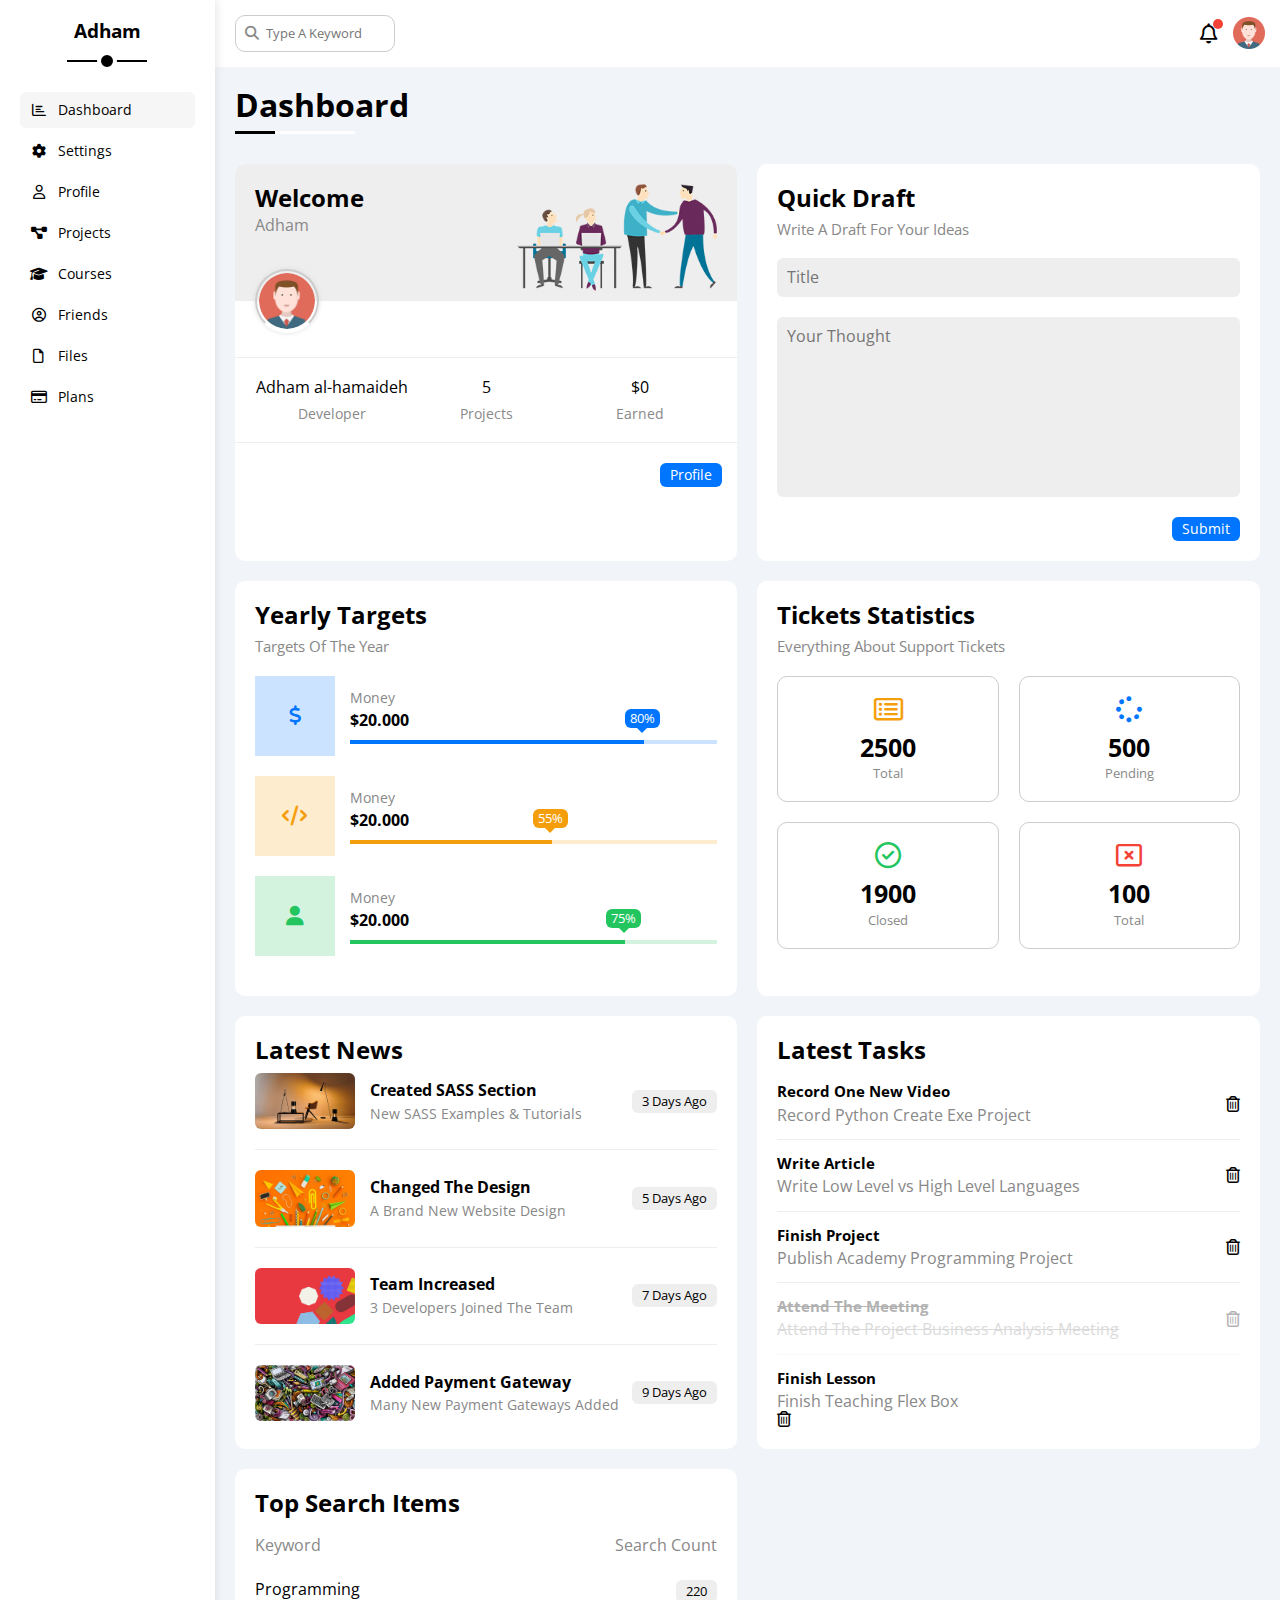
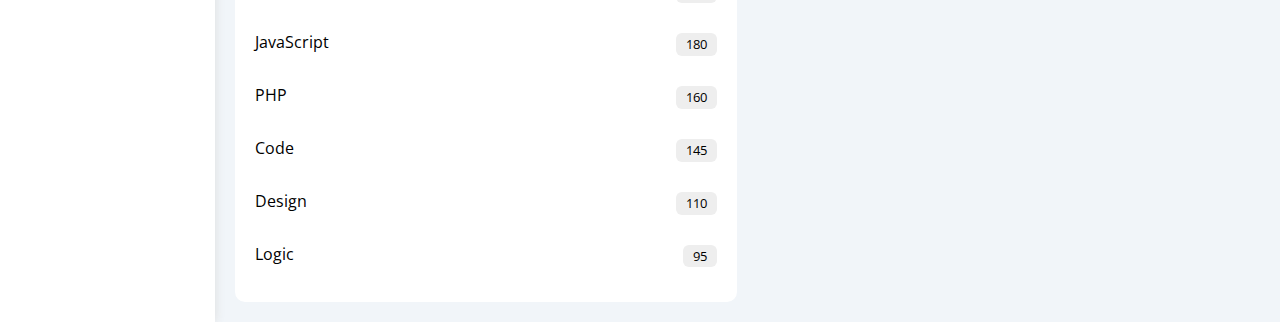
==== index.html @ c9dc4a83 "made the Top Search Word Widget section of Dashboard page" ====
<!DOCTYPE html>
<html lang="en">

<head>
    <meta charset="UTF-8">
    <meta name="viewport" content="width=device-width, initial-scale=1.0">
    <title>Dashboard</title>
    <!-- CSS -->
    <link rel="stylesheet" href="css/normalize.css">
    <link rel="stylesheet" href="css/framework.css">
    <link rel="stylesheet" href="css/master.css">
    <!-- Google fonts -->
    <link rel="preconnect" href="https://fonts.googleapis.com" />
    <link rel="preconnect" href="https://fonts.gstatic.com" crossorigin />
    <link href="https://fonts.googleapis.com/css2?family=Open+Sans:wght@300;500&#038;display=swap" rel="stylesheet" />
    <!-- Font awesome -->
    <link rel="stylesheet" href="https://cdnjs.cloudflare.com/ajax/libs/font-awesome/6.4.0/css/all.min.css">
</head>

<body>
    <div class="page d-flex">
        <div class="sidebar bg-white p-20 p-relative">
            <h3 class="p-relative txt-c mt-0">Adham</h3>
            <ul>
                <li>
                    <a class="active d-flex align-center fs-14 c-black rad-6 p-10" href="index.html">
                        <i class="fa-regular fa-chart-bar fa-fw"></i>
                        <span>Dashboard</span>
                    </a>
                </li>
                <li>
                    <a class="d-flex align-center fs-14 c-black rad-6 p-10" href="settings.html">
                        <i class="fa-solid fa-gear fa-fw"></i>
                        <span>Settings</span>
                    </a>
                </li>
                <li>
                    <a class="d-flex align-center fs-14 c-black rad-6 p-10" href="profile.html">
                        <i class="fa-regular fa-user fa-fw"></i>
                        <span>Profile</span>
                    </a>
                </li>
                <li>
                    <a class="d-flex align-center fs-14 c-black rad-6 p-10" href="projects.html">
                        <i class="fa-solid fa-diagram-project fa-fw"></i>
                        <span>Projects</span>
                    </a>
                </li>
                <li>
                    <a class="d-flex align-center fs-14 c-black rad-6 p-10" href="courses.html">
                        <i class="fa-solid fa-graduation-cap fa-fw"></i>
                        <span>Courses</span>
                    </a>
                </li>
                <li>
                    <a class="d-flex align-center fs-14 c-black rad-6 p-10" href="friends.html">
                        <i class="fa-regular fa-circle-user fa-fw"></i>
                        <span>Friends</span>
                    </a>
                </li>
                <li>
                    <a class="d-flex align-center fs-14 c-black rad-6 p-10" href="files.html">
                        <i class="fa-regular fa-file fa-fw"></i>
                        <span>Files</span>
                    </a>
                </li>
                <li>
                    <a class="d-flex align-center fs-14 c-black rad-6 p-10" href="plans.html">
                        <i class="fa-regular fa-credit-card fa-fw"></i>
                        <span>Plans</span>
                    </a>
                </li>
            </ul>
        </div>
        <div class="content w-full">
            <!-- Start head -->
            <div class="head bg-white between-flex p-15">
                <div class="search p-relative">
                    <input class="p-10" type="search" placeholder="Type A Keyword">
                </div>
                <div class="icons d-flex align-center">
                    <span class="notification p-relative">
                        <i class="fa-regular fa-bell fa-lg"></i>
                    </span>
                    <img src="imgs/avatar.png" alt="">
                </div>
            </div>
            <!-- End head -->
            <h1 class="p-relative">Dashboard</h1>
            <div class="wrapper d-grid gap-20">
                <!-- Start Welcome Widget -->
                <div class="welcome txt-c-mobile block-mobile bg-white rad-10">
                    <div class="intro p-20 d-flex space-between bg-eee">
                        <div>
                            <h2 class="m-0"> Welcome</h2>
                            <p class="c-grey mt-5">Adham</p>
                        </div>
                        <img src="imgs/welcome.png" alt="" class="hide-mobile">
                    </div>
                    <img class="avatar" src="imgs/avatar.png" alt="">
                    <div class="body p-20 mt-20 mb-20 d-flex txt-c block-mobile">
                        <div>
                            Adham al-hamaideh
                            <span class="c-grey d-block fs-14 mt-10">Developer</span>
                        </div>
                        <div>
                            5
                            <span class="c-grey d-block fs-14 mt-10">Projects
                            </span>
                        </div>
                        <div>
                            $0
                            <span class="c-grey d-block fs-14 mt-10">Earned</span>
                        </div>
                    </div>
                    <a href="profile.html" class="visit d-block fs-14 bg-blue c-white w-fit btn-shape">Profile</a>
                </div>
                <!-- End Welcome Widget -->
                <!-- Start Quick Draft Widget -->
                <div class="quick-draft p-20 bg-white rad-10">
                    <h2 class="mt-0 mb-10">Quick Draft</h2>
                    <p class="mt-0 mb-20 c-grey fs-15">Write A Draft For Your Ideas</p>
                    <form action="">
                        <input type="text" class="d-block mb-20 w-full p-10 b-none bg-eee rad-6" placeholder="Title">
                        <textarea name="Your Thought" class="d-block mb-20 w-full p-10 b-none bg-eee rad-6"
                            placeholder="Your Thought"></textarea>
                        <input type="submit" class="save d-block fs-14 bg-blue c-white b-none w-fit btn-shape">
                    </form>
                </div>
                <!-- End Quick Draft Widget -->
                <!-- Start Targets Widget -->
                <div class="targets p-20 bg-white rad-10 ">
                    <h2 class="mt-0 mb-10">Yearly Targets</h2>
                    <p class="mt-0 mb-20 c-grey fs-15">Targets Of The Year</p>
                    <div class="target-row mb-20 blue center-flex">
                        <div class="icon center-flex">
                            <i class="fa-solid fa-dollar-sign fa-lg c-blue"></i>
                        </div>
                        <div class="details">
                            <span class="fs-14 c-grey">Money</span>
                            <span class="d-block mt-5 mb-10 fw-bold">$20.000</span>
                            <div class="progress p-relative">
                                <span class="bg-blue blue" style="width: 80%">
                                    <span class="bg-blue">80%</span>
                                </span>
                            </div>
                        </div>
                    </div>
                    <div class="target-row mb-20 orange center-flex">
                        <div class="icon center-flex">
                            <i class="fa-solid fa-code fa-lg c-orange"></i>
                        </div>
                        <div class="details">
                            <span class="fs-14 c-grey">Money</span>
                            <span class="d-block mt-5 mb-10 fw-bold">$20.000</span>
                            <div class="progress p-relative">
                                <span class="bg-orange orange" style="width: 55%">
                                    <span class="bg-orange">55%</span>
                                </span>
                            </div>
                        </div>
                    </div>
                    <div class="target-row mb-20 green center-flex">
                        <div class="icon center-flex">
                            <i class="fa-solid fa-user fa-lg c-green"></i>
                        </div>
                        <div class="details">
                            <span class="fs-14 c-grey">Money</span>
                            <span class="d-block mt-5 mb-10 fw-bold">$20.000</span>
                            <div class="progress p-relative">
                                <span class="bg-green green" style="width: 75%">
                                    <span class="bg-green">75%</span>
                                </span>
                            </div>
                        </div>
                    </div>
                </div>
                <!-- End Targets Widget -->
                <!-- Start Ticket Widget -->
                <div class="tickets p-20 bg-white rad-10">
                    <h2 class="mt-0 mb-10">Tickets Statistics </h2>
                    <p class="mt-0 mb-20 c-grey fs-15">Everything About Support Tickets</p>
                    <div class="d-flex f-wrap gap-20 txt-c">
                        <div class="box p-20 rad-10 fs-13 c-grey">
                            <i class="fa-regular fa-rectangle-list fa-2x mb-10 c-orange"></i>
                            <span class="d-block c-black fw-bold fs-25 mb-5">2500</span>
                            Total
                        </div>
                        <div class="box p-20 rad-10 fs-13 c-grey">
                            <i class="fa-solid fa-spinner fa-2x mb-10 c-blue"></i>
                            <span class="d-block c-black fw-bold fs-25 mb-5">500</span>
                            Pending
                        </div>
                        <div class="box p-20 rad-10 fs-13 c-grey">
                            <i class="fa-regular fa-circle-check fa-2x mb-10 c-green"></i>
                            <span class="d-block c-black fw-bold fs-25 mb-5">1900</span>
                            Closed
                        </div>
                        <div class="box p-20 rad-10 fs-13 c-grey">
                            <i class="fa-regular fa-rectangle-xmark fa-2x mb-10 c-red"></i>
                            <span class="d-block c-black fw-bold fs-25 mb-5">100</span>
                            Total
                        </div>
                    </div>
                </div>
                <!-- End Ticket Widget -->
                <!-- Start Latest News Widget -->
                <div class="latest-news p-20 bg-white rad-10 txt-c-mobile">
                    <h2 class="mt-0 mb-10">Latest News</h2>
                    <div class="news-row d-flex align-center">
                        <img src="imgs/news-01.png" alt="">
                        <div class="info">
                            <h3>Created SASS Section</h3>
                            <p class="m-0 fs-14 c-grey">New SASS Examples & Tutorials</p>
                        </div>
                        <div class="btn-shape bg-eee fs-13 label">3 Days Ago</div>
                    </div>
                    <div class="news-row d-flex align-center">
                        <img src="imgs/news-02.png" alt="">
                        <div class="info">
                            <h3>Changed The Design</h3>
                            <p class="m-0 fs-14 c-grey">A Brand New Website Design</p>
                        </div>
                        <div class="btn-shape bg-eee fs-13 label">5 Days Ago</div>
                    </div>
                    <div class="news-row d-flex align-center">
                        <img src="imgs/news-03.png" alt="">
                        <div class="info">
                            <h3>Team Increased</h3>
                            <p class="m-0 fs-14 c-grey">3 Developers Joined The Team</p>
                        </div>
                        <div class="btn-shape bg-eee fs-13 label">7 Days Ago</div>
                    </div>
                    <div class="news-row d-flex align-center">
                        <img src="imgs/news-04.png" alt="">
                        <div class="info">
                            <h3>Added Payment Gateway</h3>
                            <p class="m-0 fs-14 c-grey">Many New Payment Gateways Added</p>
                        </div>
                        <div class="btn-shape bg-eee fs-13 label">9 Days Ago</div>
                    </div>
                </div>
                <!-- End Latest News Widget -->
                <!-- Start Tasks Widget -->
                <div class="tasks p-20 bg-white rad-10">
                    <h2 class="mt-0 mb-20">Latest Tasks</h2>
                    <div class="task-row between-flex">
                        <div class="info">
                            <h3 class="mt-0 mb-5 fs-15">Record One New Video</h3>
                            <p class="m-0 c-grey">Record Python Create Exe Project</p>
                        </div>
                        <i class="fa-regular fa-trash-can delete"></i>
                    </div>
                    <div class="task-row between-flex">
                        <div class="info">
                            <h3 class="mt-0 mb-5 fs-15">Write Article</h3>
                            <p class="m-0 c-grey">Write Low Level vs High Level Languages</p>
                        </div>
                        <i class="fa-regular fa-trash-can delete"></i>
                    </div>
                    <div class="task-row between-flex">
                        <div class="info">
                            <h3 class="mt-0 mb-5 fs-15">Finish Project</h3>
                            <p class="m-0 c-grey">Publish Academy Programming Project</p>
                        </div>
                        <i class="fa-regular fa-trash-can delete"></i>
                    </div>
                    <div class="task-row between-flex done">
                        <div class="info">
                            <h3 class="mt-0 mb-5 fs-15">Attend The Meeting</h3>
                            <p class="m-0 c-grey">Attend The Project Business Analysis Meeting</p>
                        </div>
                        <i class="fa-regular fa-trash-can delete"></i>
                    </div>
                    <div class="task-row between-flexa">
                        <div class="info">
                            <h3 class="mt-0 mb-5 fs-15">Finish Lesson</h3>
                            <p class="m-0 c-grey">Finish Teaching Flex Box</p>
                        </div>
                        <i class="fa-regular fa-trash-can delete"></i>
                    </div>
                </div>
                <!-- End Tasks Widget -->
                <!-- Start Top Search Word Widget -->
                <div class="search-items bg-white p-20 rad-10">
                    <h2 class="mt-0 mb-20">Top Search Items</h2>
                    <div class="items-head space-between c-grey d-flex mb-10">
                        <div>Keyword</div>
                        <div>Search Count</div>
                    </div>
                    <div class="items d-flex space-between pt-15 pb-15">
                        <span>Programming</span>
                        <span class="bg-eee fs-13 btn-shape">220</span>
                    </div>
                    <div class="items d-flex space-between pt-15 pb-15">
                        <span>JavaScript</span>
                        <span class="bg-eee fs-13 btn-shape">180</span>
                    </div>
                    <div class="items d-flex space-between pt-15 pb-15">
                        <span>PHP</span>
                        <span class="bg-eee fs-13 btn-shape">160</span>
                    </div>
                    <div class="items d-flex space-between pt-15 pb-15">
                        <span>Code</span>
                        <span class="bg-eee fs-13 btn-shape">145</span>
                    </div>
                    <div class="items d-flex space-between pt-15 pb-15">
                        <span>Design</span>
                        <span class="bg-eee fs-13 btn-shape">110</span>
                    </div>
                    <div class="items d-flex space-between pt-15 pb-15">
                        <span>Logic</span>
                        <span class="bg-eee fs-13 btn-shape">95</span>
                    </div>
                </div>
                <!-- End Top Search Word Widget -->
            </div>
        </div>
    </div>
</body>

</html>
---- css/framework.css ----
:root {
    --blue-color: #0075ff;
    --blue-alt-color: #0d69d5;
    --orange-color: #f59e0b;
    --green-color: #22c55e;
    --red-color: #f44336;
    --grey-color: #888;
}

/* Start box */
.d-flex {
    display: flex;
}

.f-wrap {
    flex-wrap: wrap;
}

.align-center {
    align-items: center;
}

.space-between {
    justify-content: space-between;
}

.d-grid {
    display: grid;
}

.gap-20 {
    gap: 20px;
}

.d-block {
    display: block;
}

@media (max-width: 767px) {
    .block-mobile {
        display: block;
    }

    .hide-mobile {
        display: none;
    }
}

/* End box */
/* Start Padding + Margin */
.p-10 {
    padding: 10px;
}

.p-15 {
    padding: 15px;
}

.p-20 {
    padding: 20px;
}

.pt-10 {
    padding-top: 10px;
}

.pt-15 {
    padding-top: 15px;
}

.pt-20 {
    padding-top: 20px;
}

.pb-10 {
    padding-bottom: 10px;
}

.pb-15 {
    padding-bottom: 15px;
}

.pb-20 {
    padding-bottom: 20px;
}

.pl-15 {
    padding-left: 15px;
}

.m-0 {
    margin: 0;
}

.m-15 {
    margin: 15px;
}

.m-20 {
    margin: 20px;
}

.mt-0 {
    margin-top: 0;
}

.mt-5 {
    margin-top: 5px;
}

.mt-10 {
    margin-top: 10px;
}

.mt-15 {
    margin-top: 15px;
}

.mt-20 {
    margin-top: 20px;
}

.mt-25 {
    margin-top: 25px;
}

.mr-10 {
    margin-right: 10px;
}

.mr-15 {
    margin-right: 15px;
}

.mb-5 {
    margin-bottom: 5px;
}

.mb-10 {
    margin-bottom: 10px;
}

.mb-15 {
    margin-bottom: 15px;
}

.mb-20 {
    margin-bottom: 20px;
}

.mb-25 {
    margin-bottom: 25px;
}

/* End Padding + Margin */
/* Start Color */
.c-black {
    color: black;
}

.c-white {
    color: white;
}

.c-grey {
    color: var(--grey-color);
}

.c-red {
    color: var(--red-color);
}

.c-green {
    color: var(--green-color);
}

.c-blue {
    color: var(--blue-color);
}

.c-orange {
    color: var(--orange-color);
}

.bg-red {
    background-color: var(--red-color);
}

.bg-green {
    background-color: var(--green-color);
}

.bg-blue {
    background-color: var(--blue-color);
}

.bg-orange {
    background-color: var(--orange-color);
}

.bg-white {
    background-color: white;
}

.bg-eee {
    background-color: #eee;
}

/* End Color */
/* Start Position */
.p-relative {
    position: relative;
}

.p-absolute {
    position: absolute;
}

/* End Position */
/* Start Font */
.txt-c {
    text-align: center;
}

.fs-13 {
    font-size: 13px;
}

.fs-14 {
    font-size: 14px;
}

.fs-15 {
    font-size: 15px;
}

.fs-25 {
    font-size: 25px;
}

.fw-bold {
    font-weight: bold;
}

@media (max-width: 767px) {
    .txt-c-mobile {
        text-align: center;
    }
}

/* End Font */
/* Start Border */
.rad-6 {
    border-radius: 6px;
}

.rad-10 {
    border-radius: 10px;
}

.rad-half {
    border-radius: 50%;
}

.b-none {
    border: none;
}

.border-ccc {
    border: 1px solid #ccc;
}

.border-eee {
    border: 1px solid #eee;
}

/* End Border */
/* Start Width + Height */
.w-full {
    width: 100%;
}

.w-100 {
    width: 100px;
}

.w-fit {
    width: fit-content;
}

.h-full {
    height: 100%;
}

.h-100 {
    height: 100px;
}

/* End Width + Height */
/* Start Components */
.center-flex {
    display: flex;
    align-items: center;
    justify-content: center;
}

.between-flex {
    display: flex;
    align-items: center;
    justify-content: space-between;
}

.btn-shape {
    padding: 4px 10px;
    border-radius: 6px;
}

/* End Components */
---- css/master.css ----
:root {
    --blue-color: #0075ff;
    --blue-alt-color: #0d69d5;
    --orange-color: #f59e0b;
    --green-color: #22c55e;
    --red-color: #f44336;
    --grey-color: #888;
}

span::after {
    border-top-color: var(--blue-color);
}

:host,
:root {
    --fa-style-family-classic: "Font Awesome 6 Free";
    --fa-font-solid: normal 900 1em/1 "Font Awesome 6 Free";
}

:host,
:root {
    --fa-style-family-brands: "Font Awesome 6 Brands";
    --fa-font-brands: normal 400 1em/1 "Font Awesome 6 Brands";
}

* {
    box-sizing: border-box;
}

body {
    font-family: "Open Sans", sans-serif;
    margin: 0;
}

*:focus {
    outline: none;
}

a {
    text-decoration: none;
}

ul {
    list-style: none;
    padding: 0;
}

::-webkit-scrollbar {
    width: 15px;
}

::-webkit-scrollbar-track {
    background-color: white;
}

::-webkit-scrollbar-thumb {
    background-color: var(--blue-color);
}

::-webkit-scrollbar-thumb:hover {
    background-color: var(--blue-alt-color);
}

.page {
    background-color: #f1f5f9;
    min-height: 100vh;
}

/* Start Sidebar */
.sidebar {
    width: 250px;
    box-shadow: 0 0 10px #ddd;
}

.sidebar>h3 {
    margin-bottom: 50px;
}

.sidebar>h3::before,
.sidebar>h3::after {
    content: "";
    background-color: black;
    transform: translateX(-50%);
    position: absolute;
    left: 50%;
}

.sidebar>h3::before {
    width: 80px;
    height: 2px;
    bottom: -20px;
}

.sidebar>h3::after {
    bottom: -29px;
    width: 12px;
    height: 12px;
    border-radius: 50%;
    border: 4px solid white;
}

.sidebar ul li a {
    transition: 0.3s;
    margin-bottom: 5px;
}

.sidebar ul li a:hover,
.sidebar ul li a.active {
    background-color: #f6f6f6;
}

.sidebar ul li a span {
    font-size: 14px;
    margin-left: 10px;
}

@media (max-width: 767px) {
    .sidebar {
        width: 58px;
        padding: 10px;
    }

    .sidebar>h3 {
        font-size: 13px;
        margin-bottom: 15px;
    }

    .sidebar>h3::before,
    .sidebar>h3::after {
        display: none;
    }

    .sidebar ul li a span {
        display: none;
    }
}

/* End Sidebar */
/* Start head */
.head .search::before {
    font-family: var(--fa-style-family-classic);
    content: "\f002";
    font-weight: 900;
    position: absolute;
    left: 15px;
    top: 50%;
    transform: translateY(-50%);
    font-size: 14px;
    color: var(--grey-color);
}

.head .search input {
    border: 1px solid #ccc;
    border-radius: 10px;
    margin-left: 5px;
    padding-left: 30px;
    width: 160px;
    font-size: 0.8rem;
    transition: width 0.3s;
}

.head .search input:focus {
    width: 200px;
}

.head .search input::placeholder {
    transition: 0.3s;
}

.head .search input:focus::placeholder {
    opacity: 0;
    transition: 0.3s;
}

.head .icons .notification::before {
    content: "";
    position: absolute;
    width: 10px;
    height: 10px;
    background-color: var(--red-color);
    border-radius: 50%;
    right: -5px;
    top: -5px;
}

.head .icons img {
    width: 32px;
    height: 32px;
    margin-left: 15px;
}

/* End head */
.page h1 {
    margin: 20px 20px 40px;
}

.page h1::before,
.page h1::after {
    content: "";
    position: absolute;
    bottom: -10px;
    left: 0;
    height: 3px;
}

.page h1::before {
    width: 7.5rem;
    background-color: white;
}

.page h1::after {
    background-color: black;
    width: 40px;
}

.wrapper {
    grid-template-columns: repeat(auto-fill, minmax(450px, 1fr));
    margin-left: 20px;
    margin-right: 20px;
    margin-bottom: 20px;
}

@media (max-width: 767px) {
    .wrapper {
        grid-template-columns: minmax(200px, 1fr);
        margin-left: 10px;
        margin-right: 10px;
        gap: 10px;
    }
}

/* Start Welcome Widget */
.welcome {
    overflow: hidden;
}

@media (max-width: 767px) {
    .welcome .intro {
        padding-bottom: 30px;
    }
}

.welcome .intro img {
    width: 200px;
    margin-bottom: -10px;
}

.welcome .avatar {
    width: 64px;
    height: 64px;
    border: 2px solid white;
    border-radius: 50%;
    padding: 2px;
    box-shadow: 0 0 5px #ddd;
    margin-left: 20px;
    margin-top: -32px;
    border-color: #ccc #ccc white;
}

@media (max-width: 767px) {
    .welcome .avatar {
        margin-left: 0;
    }
}

.welcome .body {
    border-top: 1px solid #eee;
    border-bottom: 1px solid #eee;
}

.welcome .body>div {
    flex: 1;
}

@media (max-width: 767px) {
    .welcome .body>div:not(:last-child) {
        margin-bottom: 20px;
    }
}

.welcome .visit {
    margin: 0 15px 15px auto;
    transition: 0.3s;
}

.welcome .visit:hover {
    background-color: var(--blue-alt-color);
}

/* End Welcome Widget */
/* Start Quick Draft Widget */
.quick-draft textarea {
    resize: none;
    min-height: 180px;
}

.quick-draft .save {
    margin-left: auto;
    transition: 0.3s;
    cursor: pointer;
}

.quick-draft .save:hover {
    background-color: var(--blue-alt-color);
}

/* End Quick Draft Widget */
/* Start Targets Widget  */
.targets .target-row .icon {
    width: 80px;
    height: 80px;
    margin-right: 15px;
}

.blue .icon,
.blue .progress {
    background-color: rgb(0 117 255 / 20%);
}

.orange .icon,
.orange .progress {
    background-color: rgb(245 158 11 / 20%);
}

.green .icon,
.green .progress {
    background-color: rgb(34 197 94 / 20%);
}

.targets .details {
    flex: 1;
}

.targets .details .progress {
    height: 4px;
}

.targets .details .progress>span {
    position: absolute;
    left: 0;
    top: 0;
    height: 100%;
}

.targets .details .progress>span span {
    position: absolute;
    bottom: 16px;
    right: -16px;
    color: white;
    padding: 2px 5px;
    border-radius: 6px;
    font-size: 13px;
}

.targets .details .progress>span span::after {
    content: "";
    border-color: transparent;
    border-width: 5px;
    border-style: solid;
    position: absolute;
    bottom: -10px;
    left: 50%;
    transform: translateX(-50%);
}

.targets .details .progress>.blue span::after {
    border-top-color: var(--blue-color);
}

.targets .details .progress>.orange span::after {
    border-top-color: var(--orange-color);
}

.targets .details .progress>.green span::after {
    border-top-color: var(--green-color);
}

/* End Targets Widget  */
/* Start Ticket Widget  */
.tickets .box {
    border: 1px solid #ccc;
    width: calc(50% - 10px);
}

@media (max-width: 767px) {
    .tickets .box {
        width: 100%;
    }
}

/* End Ticket Widget  */
/* Start Latest News Widget  */
.latest-news .news-row:not(:last-of-type) {
    margin-bottom: 20px;
    padding-bottom: 20px;
    border-bottom: 1px solid #eee;
}

@media (max-width: 767px) {
    .latest-news .news-row {
        display: block;
    }
}

.latest-news .news-row img {
    width: 100px;
    border-radius: 6px;
    margin-right: 15px;
}

.latest-news .info {
    flex-grow: 1;
}

.latest-news .info h3 {
    margin: 0 0 6px;
    font-size: 16px;
}

@media (max-width: 767px) {
    .latest-news .news-row .label {
        margin: 10px auto;
        width: fit-content;
    }
}

/* End Latest News Widget  */
/* Start Tasks Widget */
.tasks .task-row:not(:last-of-type) {
    margin-bottom: 15px;
    padding-bottom: 15px;
    border-bottom: 1px solid #eee;
}

.tasks .done {
    opacity: 0.3;
}

.tasks .info {
    flex-grow: 1;
}

.tasks .done h3,
.tasks .done p {
    text-decoration: line-through;
}

.tasks .delete {
    cursor: pointer;
    transition: 0.3s;
}

.tasks .delete:hover {
    color: var(--red-color);
}

/* End Tasks Widget */
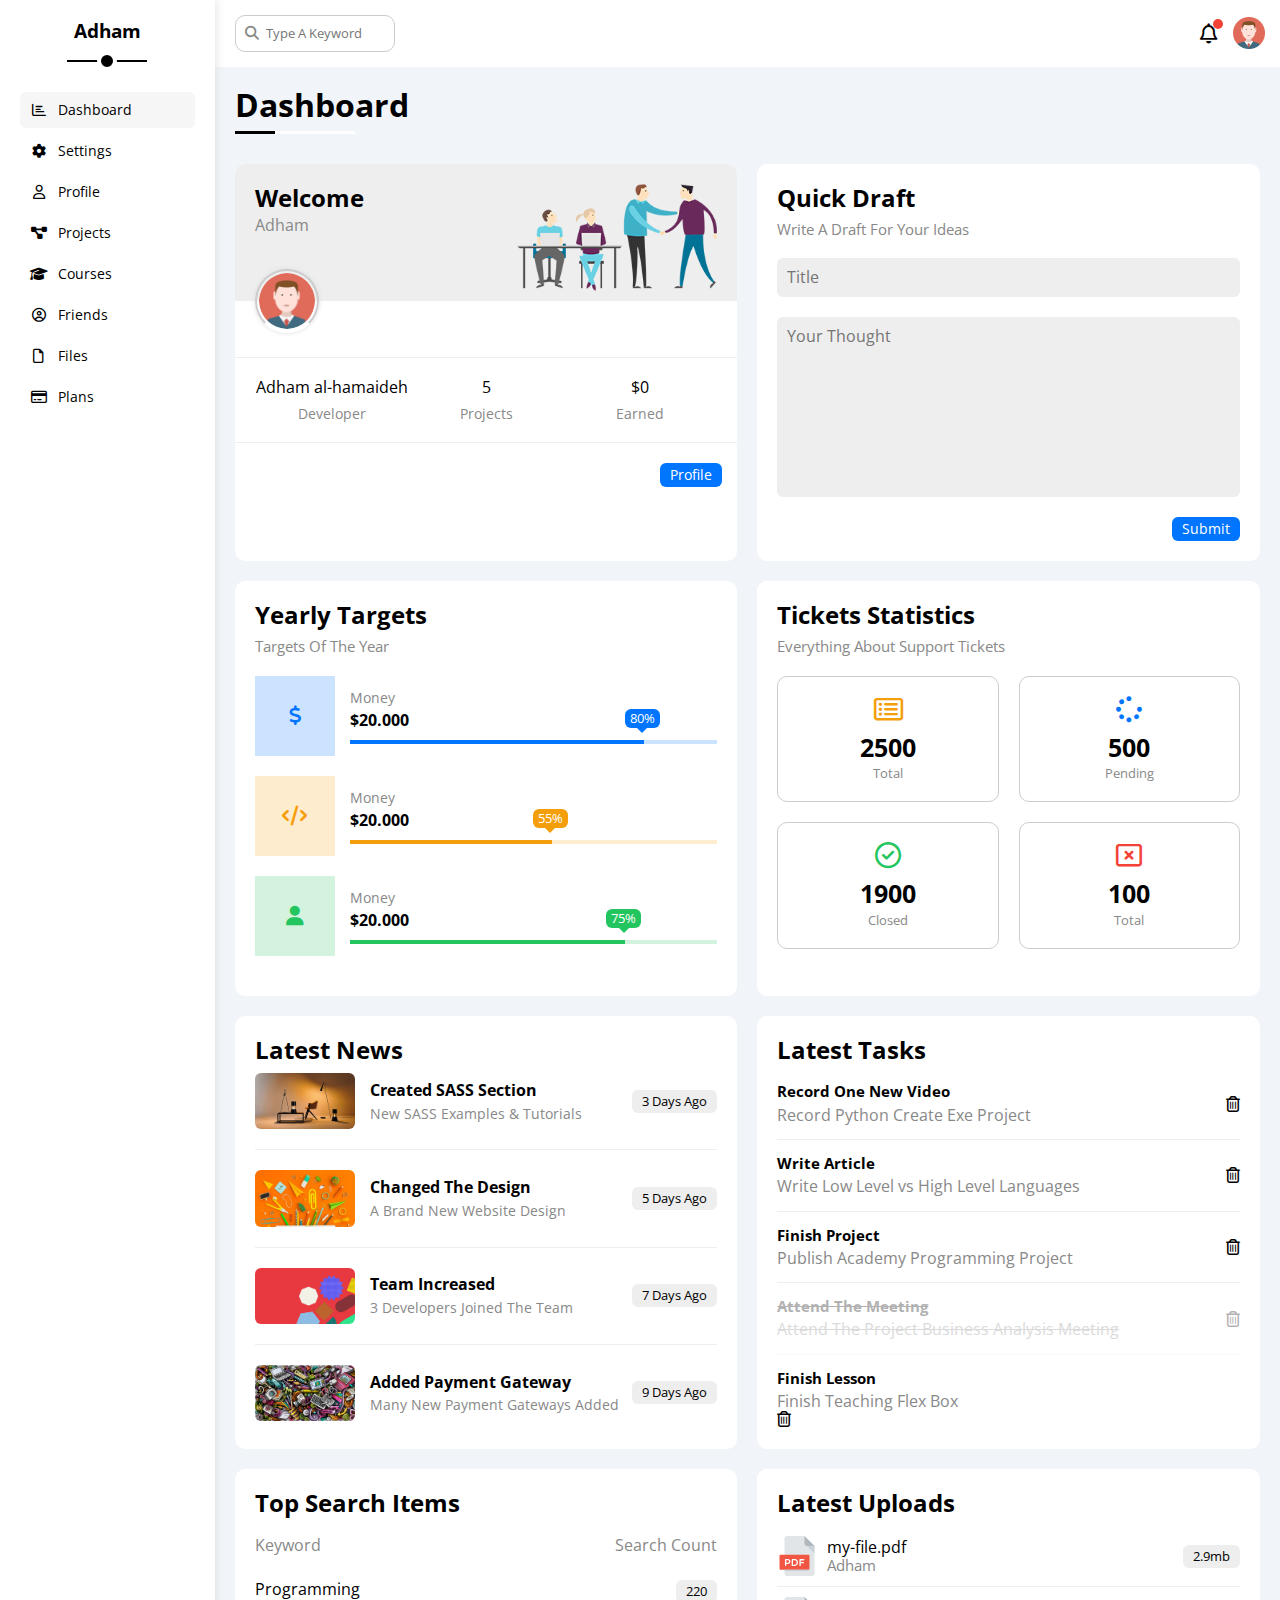
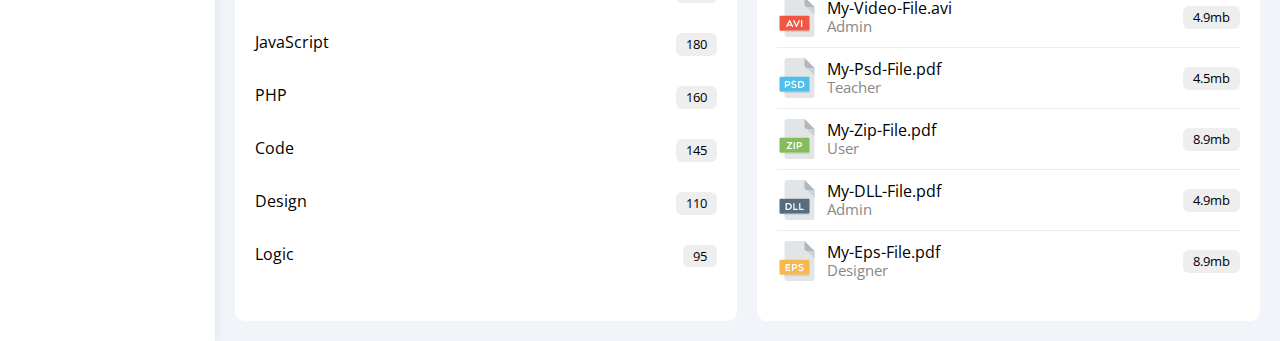
==== commit 694d4fe3: "made the Latest Uploads Widget section of Dashboard page" ====
--- a/index.html
+++ b/index.html
@@ -314,6 +314,73 @@
                     </div>
                 </div>
                 <!-- End Top Search Word Widget -->
+                <!-- Start Latest Uploads Widget -->
+                <div class="latest-uploads bg-white p-20 rad-10">
+                    <h2 class="mt-0 mb-20">Latest Uploads</h2>
+                    <ul class="m-0">
+                        <li class="between-flex pb-10 mb-10">
+                            <div class="d-flex align-center">
+                                <img class="mr-10" src="imgs/pdf.svg" alt="">
+                                <div>
+                                    <span class="d-block">my-file.pdf</span>
+                                    <span class="fs-15 c-grey">Adham</span>
+                                </div>
+                            </div>
+                            <div class="bg-eee btn-shape fs-13">2.9mb</div>
+                        </li>
+                        <li class="between-flex pb-10 mb-10">
+                            <div class="d-flex align-center">
+                                <img class="mr-10" src="imgs/avi.svg" alt="">
+                                <div>
+                                    <span class="d-block">My-Video-File.avi</span>
+                                    <span class="fs-15 c-grey">Admin</span>
+                                </div>
+                            </div>
+                            <div class="bg-eee btn-shape fs-13">4.9mb</div>
+                        </li>
+                        <li class="between-flex pb-10 mb-10">
+                            <div class="d-flex align-center">
+                                <img class="mr-10" src="imgs/psd.svg" alt="">
+                                <div>
+                                    <span class="d-block">My-Psd-File.pdf</span>
+                                    <span class="fs-15 c-grey">Teacher</span>
+                                </div>
+                            </div>
+                            <div class="bg-eee btn-shape fs-13">4.5mb</div>
+                        </li>
+                        <li class="between-flex pb-10 mb-10">
+                            <div class="d-flex align-center">
+                                <img class="mr-10" src="imgs/zip.svg" alt="">
+                                <div>
+                                    <span class="d-block">My-Zip-File.pdf</span>
+                                    <span class="fs-15 c-grey">User</span>
+                                </div>
+                            </div>
+                            <div class="bg-eee btn-shape fs-13">8.9mb</div>
+                        </li>
+                        <li class="between-flex pb-10 mb-10">
+                            <div class="d-flex align-center">
+                                <img class="mr-10" src="imgs/dll.svg" alt="">
+                                <div>
+                                    <span class="d-block">My-DLL-File.pdf</span>
+                                    <span class="fs-15 c-grey">Admin</span>
+                                </div>
+                            </div>
+                            <div class="bg-eee btn-shape fs-13">4.9mb</div>
+                        </li>
+                        <li class="between-flex pb-10 mb-10">
+                            <div class="d-flex align-center">
+                                <img class="mr-10" src="imgs/eps.svg" alt="">
+                                <div>
+                                    <span class="d-block">My-Eps-File.pdf</span>
+                                    <span class="fs-15 c-grey">Designer</span>
+                                </div>
+                            </div>
+                            <div class="bg-eee btn-shape fs-13">8.9mb</div>
+                        </li>
+                    </ul>
+                </div>
+                <!-- End Latest Uploads Widget -->
             </div>
         </div>
     </div>
--- a/css/master.css
+++ b/css/master.css
@@ -454,4 +454,16 @@
     color: var(--red-color);
 }
 
-/* End Tasks Widget */+/* End Tasks Widget */
+/* Start Latest Uploads Widget */
+
+.latest-uploads ul li:not(:last-child) {
+    border-bottom: 1px solid #eee;
+}
+
+.latest-uploads ul li img {
+    width: 40px;
+    height: 40px;
+}
+
+/* End Latest Uploads Widget   */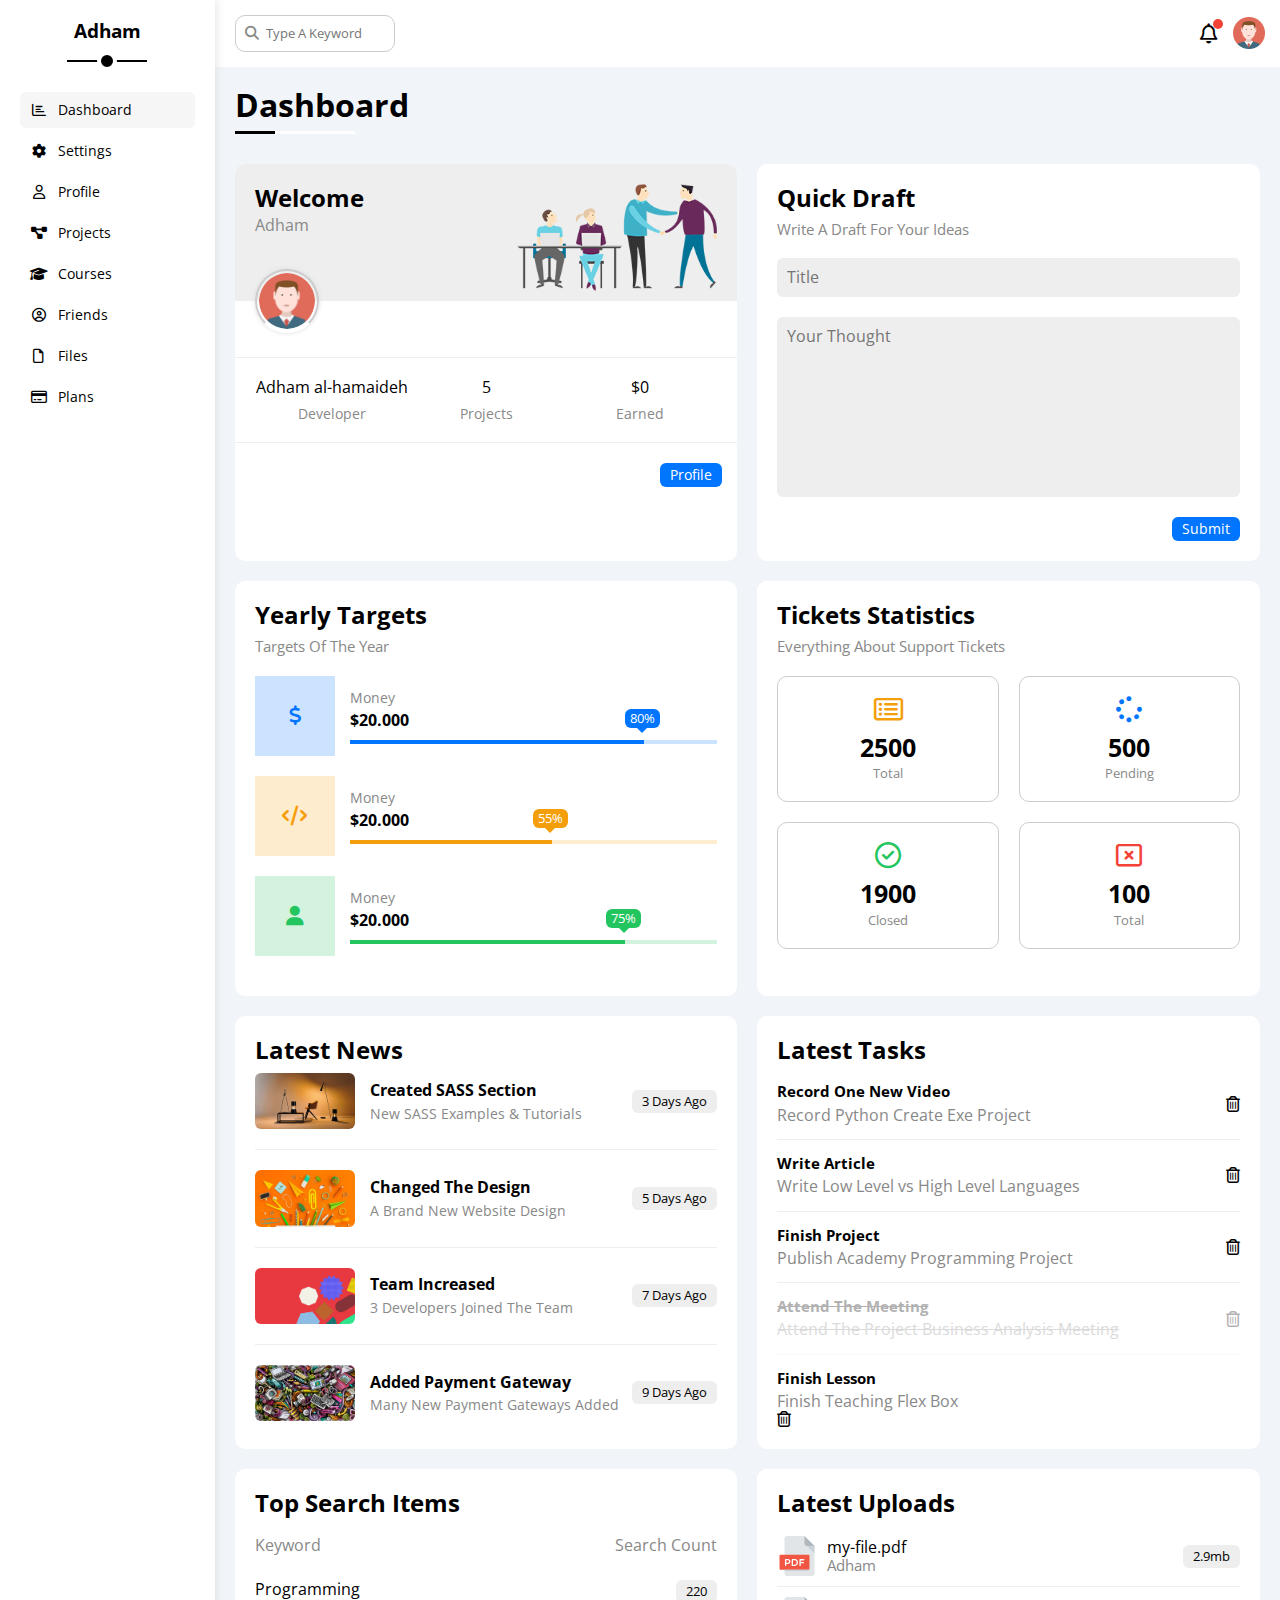
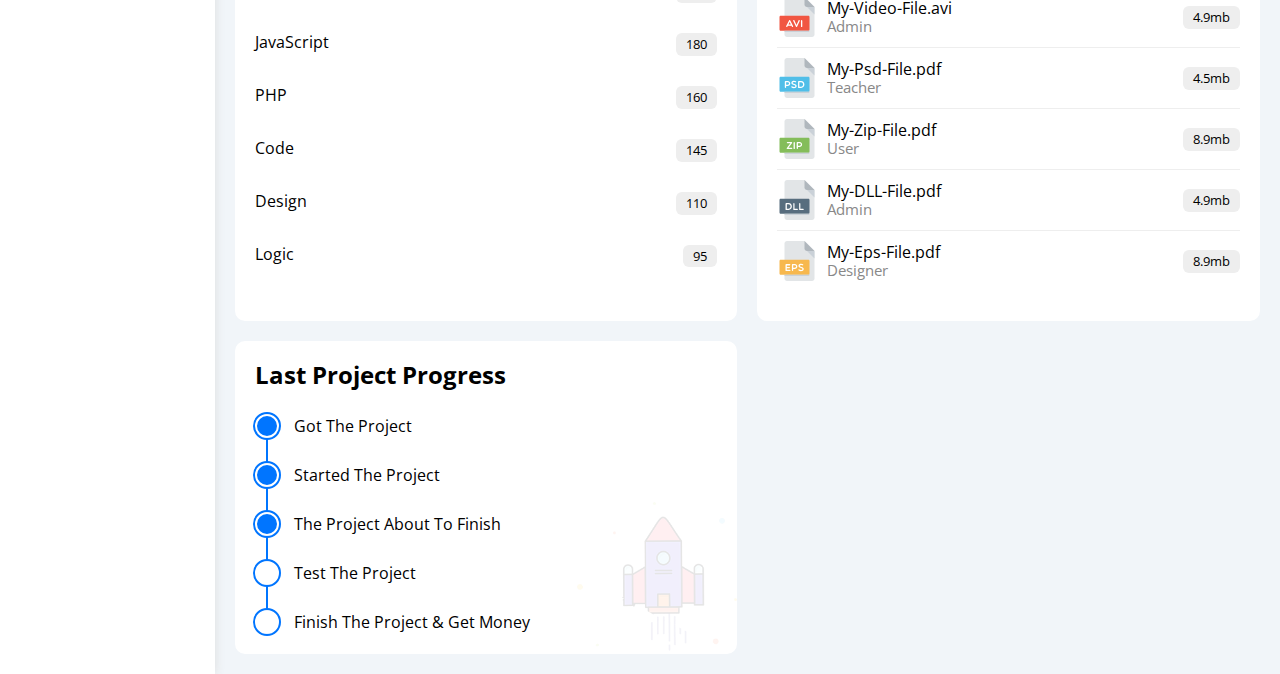
==== commit e309451c: "made the Last Project Progress Widget section of Dashboard page" ====
--- a/index.html
+++ b/index.html
@@ -381,6 +381,29 @@
                     </ul>
                 </div>
                 <!-- End Latest Uploads Widget -->
+                <!-- Start Last Project Progress Widget -->
+                <div class="last-project p-20 bg-white rad-10 p-relative">
+                    <h2 class="mt-0 mb-20">Last Project Progress</h2>
+                    <ul class="m-0 p-relative">
+                        <li class="mt-25 d-flex align-center done">
+                            Got The Project
+                        </li>
+                        <li class="mt-25 d-flex align-center done">
+                            Started The Project
+                        </li>
+                        <li class="mt-25 d-flex align-center done">
+                            The Project About To Finish
+                        </li>
+                        <li class="mt-25 d-flex align-center current">
+                            Test The Project
+                        </li>
+                        <li class="mt-25 d-flex align-center">
+                            Finish The Project & Get Money
+                        </li>
+                    </ul>
+                    <img class="launch-icon hide-mobile" src="imgs/project.png" alt>
+                </div>
+                <!-- End Last Project Progress Widget -->
             </div>
         </div>
     </div>
--- a/css/master.css
+++ b/css/master.css
@@ -466,4 +466,55 @@
     height: 40px;
 }
 
-/* End Latest Uploads Widget   */+/* End Latest Uploads Widget */
+/* Start Last Project Progress Widget */
+.last-project ul::before {
+    content: "";
+    position: absolute;
+    left: 11px;
+    width: 2px;
+    height: 100%;
+    background-color: var(--blue-color);
+}
+
+.last-project ul li::before {
+    content: "";
+    width: 20px;
+    min-width: 20px;
+    height: 20px;
+    display: block;
+    border-radius: 50%;
+    background-color: white;
+    border: 2px solid white;
+    outline: 2px solid var(--blue-color);
+    margin-right: 15px;
+    z-index: 1;
+}
+
+.last-project ul .done::before {
+    background-color: var(--blue-color);
+}
+
+.last-project ul li.current::before {
+    animation: change-color 0.8s infinite alternate;
+}
+
+@keyframes change-color {
+    0% {
+        background-color: white;
+    }
+
+    100% {
+        background-color: var(--blue-color);
+    }
+}
+
+.last-project .launch-icon {
+    position: absolute;
+    width: 160px;
+    right: 0;
+    bottom: 0;
+    opacity: 0.1;
+}
+
+/* End Last Project Progress Widget */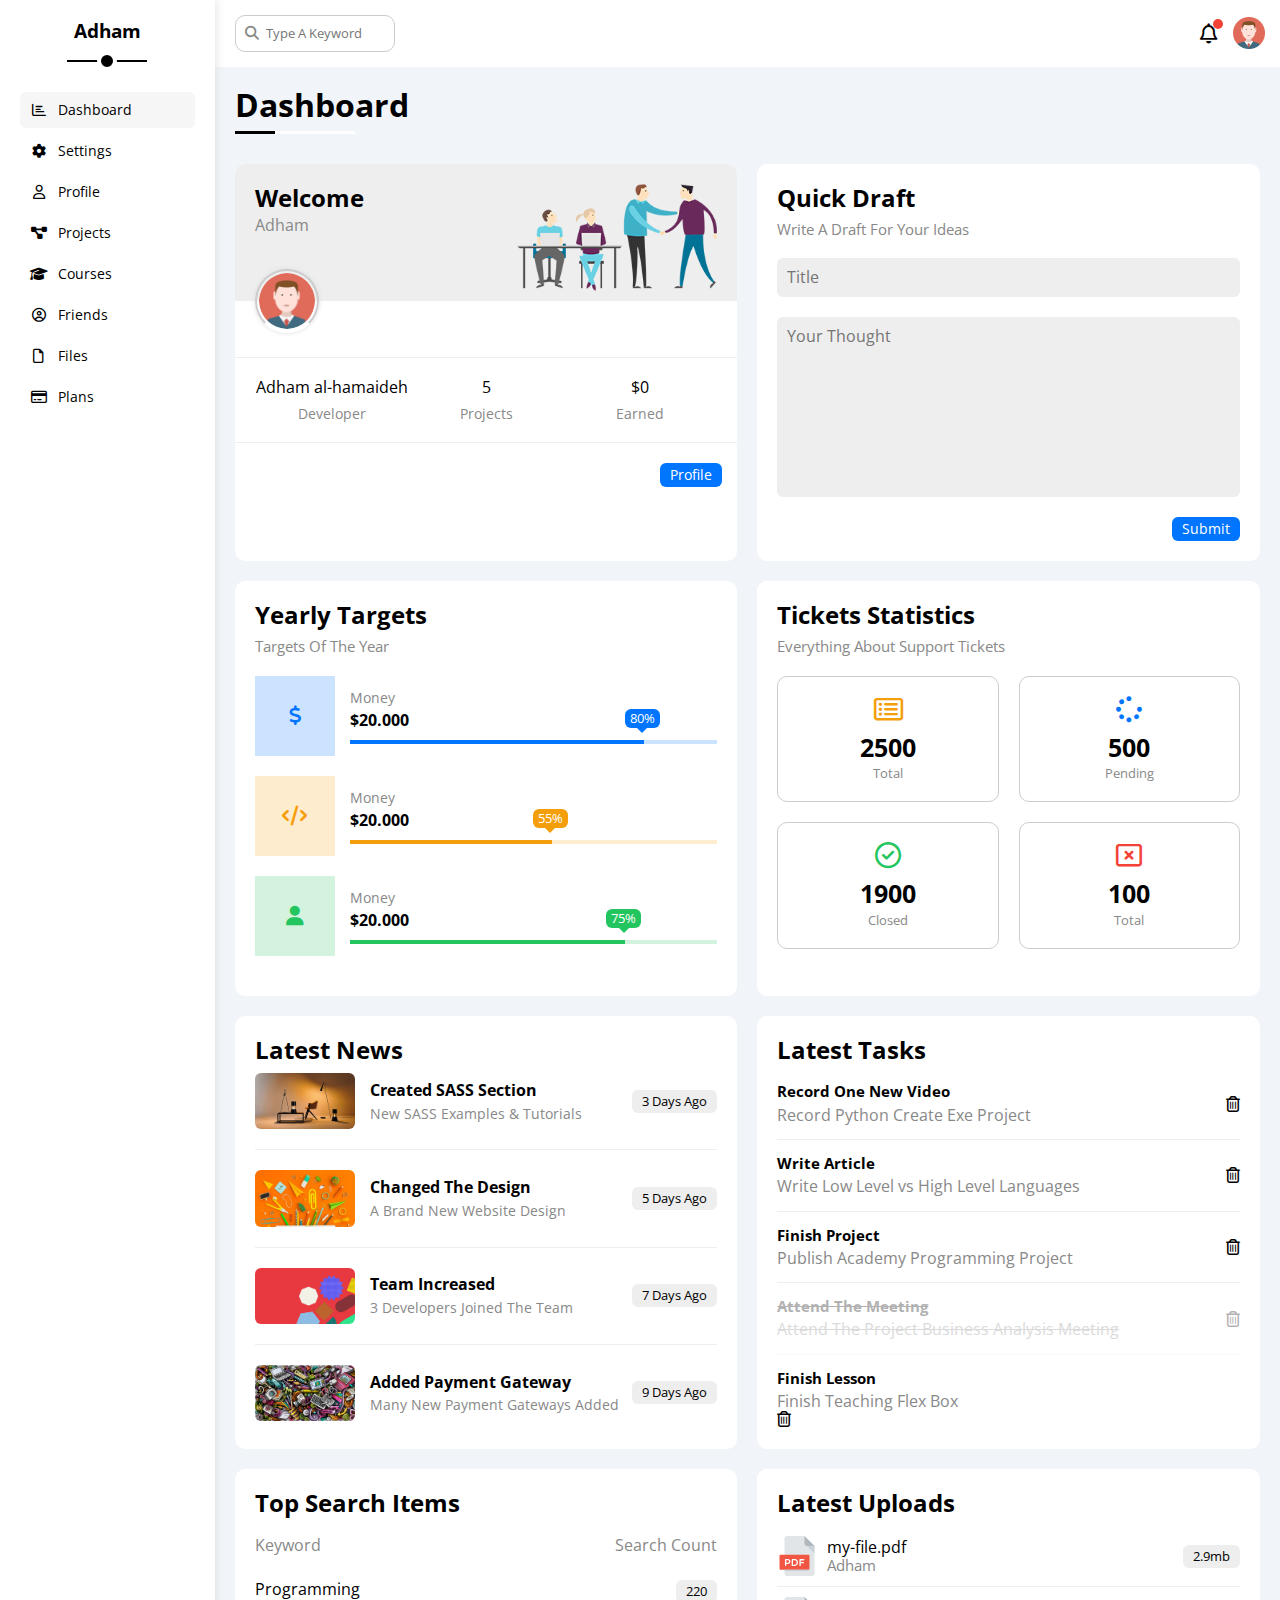
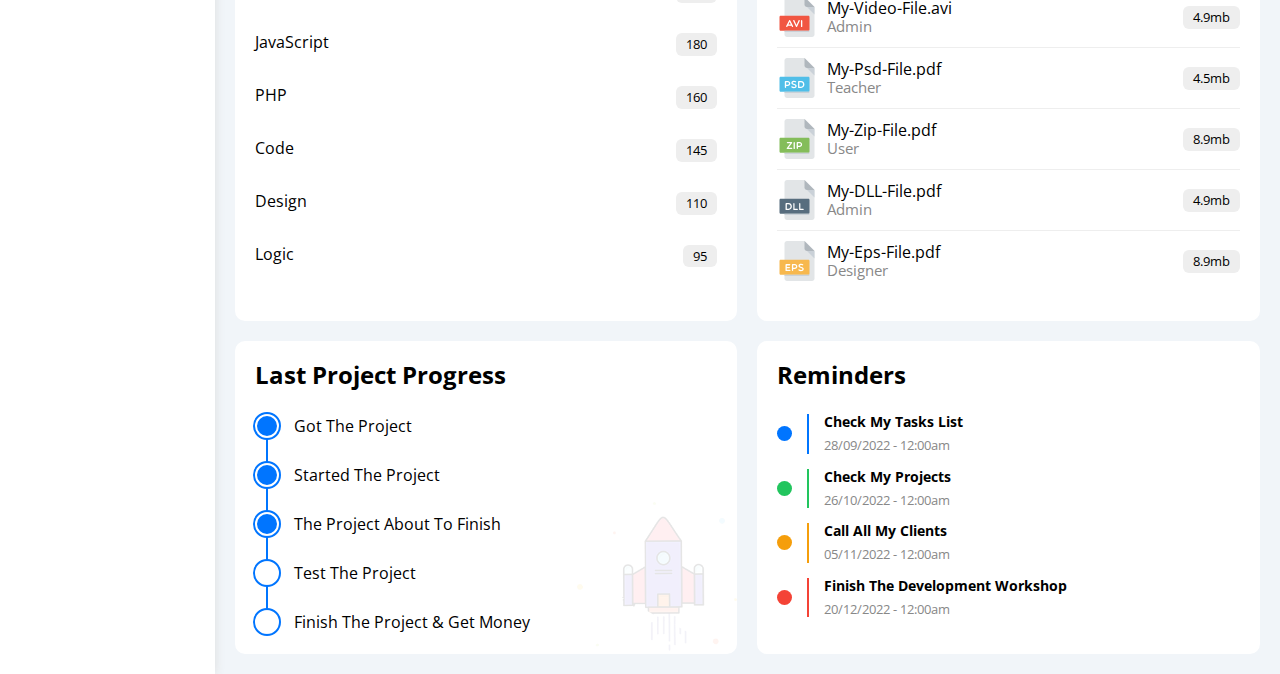
==== commit 733d5a1d: "made the Reminders Widget section of Dashboard page" ====
--- a/index.html
+++ b/index.html
@@ -404,6 +404,41 @@
                     <img class="launch-icon hide-mobile" src="imgs/project.png" alt>
                 </div>
                 <!-- End Last Project Progress Widget -->
+                <!-- Start Reminders Widget -->
+                <div class="reminders p-20 bg-white rad-10 p-relative">
+                    <h2 class="mt-0 mb-25">Reminders</h2>
+                    <ul class="m-0">
+                        <li class="d-flex align-center mt-15">
+                            <span class="key bg-blue mr-15 d-block rad-half"></span>
+                            <div class="pl-15 blue">
+                                <p class="fs-14 fw-bold mt-0 mb-5">Check My Tasks List</p>
+                                <span class="fs-13 c-grey">28/09/2022 - 12:00am</span>
+                            </div>
+                        </li>
+                        <li class="d-flex align-center mt-15">
+                            <span class="key bg-green mr-15 d-block rad-half"></span>
+                            <div class="pl-15 green">
+                                <p class="fs-14 fw-bold mt-0 mb-5">Check My Projects</p>
+                                <span class="fs-13 c-grey">26/10/2022 - 12:00am</span>
+                            </div>
+                        </li>
+                        <li class="d-flex align-center mt-15">
+                            <span class="key bg-orange mr-15 d-block rad-half"></span>
+                            <div class="pl-15 orange">
+                                <p class="fs-14 fw-bold mt-0 mb-5">Call All My Clients</p>
+                                <span class="fs-13 c-grey">05/11/2022 - 12:00am</span>
+                            </div>
+                        </li>
+                        <li class="d-flex align-center mt-15">
+                            <span class="key bg-red mr-15 d-block rad-half"></span>
+                            <div class="pl-15 red">
+                                <p class="fs-14 fw-bold mt-0 mb-5">Finish The Development Workshop</p>
+                                <span class="fs-13 c-grey">20/12/2022 - 12:00am</span>
+                            </div>
+                        </li>
+                    </ul>
+                </div>
+                <!-- End Reminders Widget -->
             </div>
         </div>
     </div>
--- a/css/master.css
+++ b/css/master.css
@@ -517,4 +517,28 @@
     opacity: 0.1;
 }
 
-/* End Last Project Progress Widget */+/* End Last Project Progress Widget */
+/* Start Reminders Widget */
+.reminders ul li .key {
+    width: 15px;
+    height: 15px;
+    min-width: 15px;
+}
+
+.reminders ul li>.blue {
+    border-left: 2px solid var(--blue-color);
+}
+
+.reminders ul li>.green {
+    border-left: 2px solid var(--green-color);
+}
+
+.reminders ul li>.orange {
+    border-left: 2px solid var(--orange-color);
+}
+
+.reminders ul li>.red {
+    border-left: 2px solid var(--red-color);
+}
+
+/* End Reminders Widget   */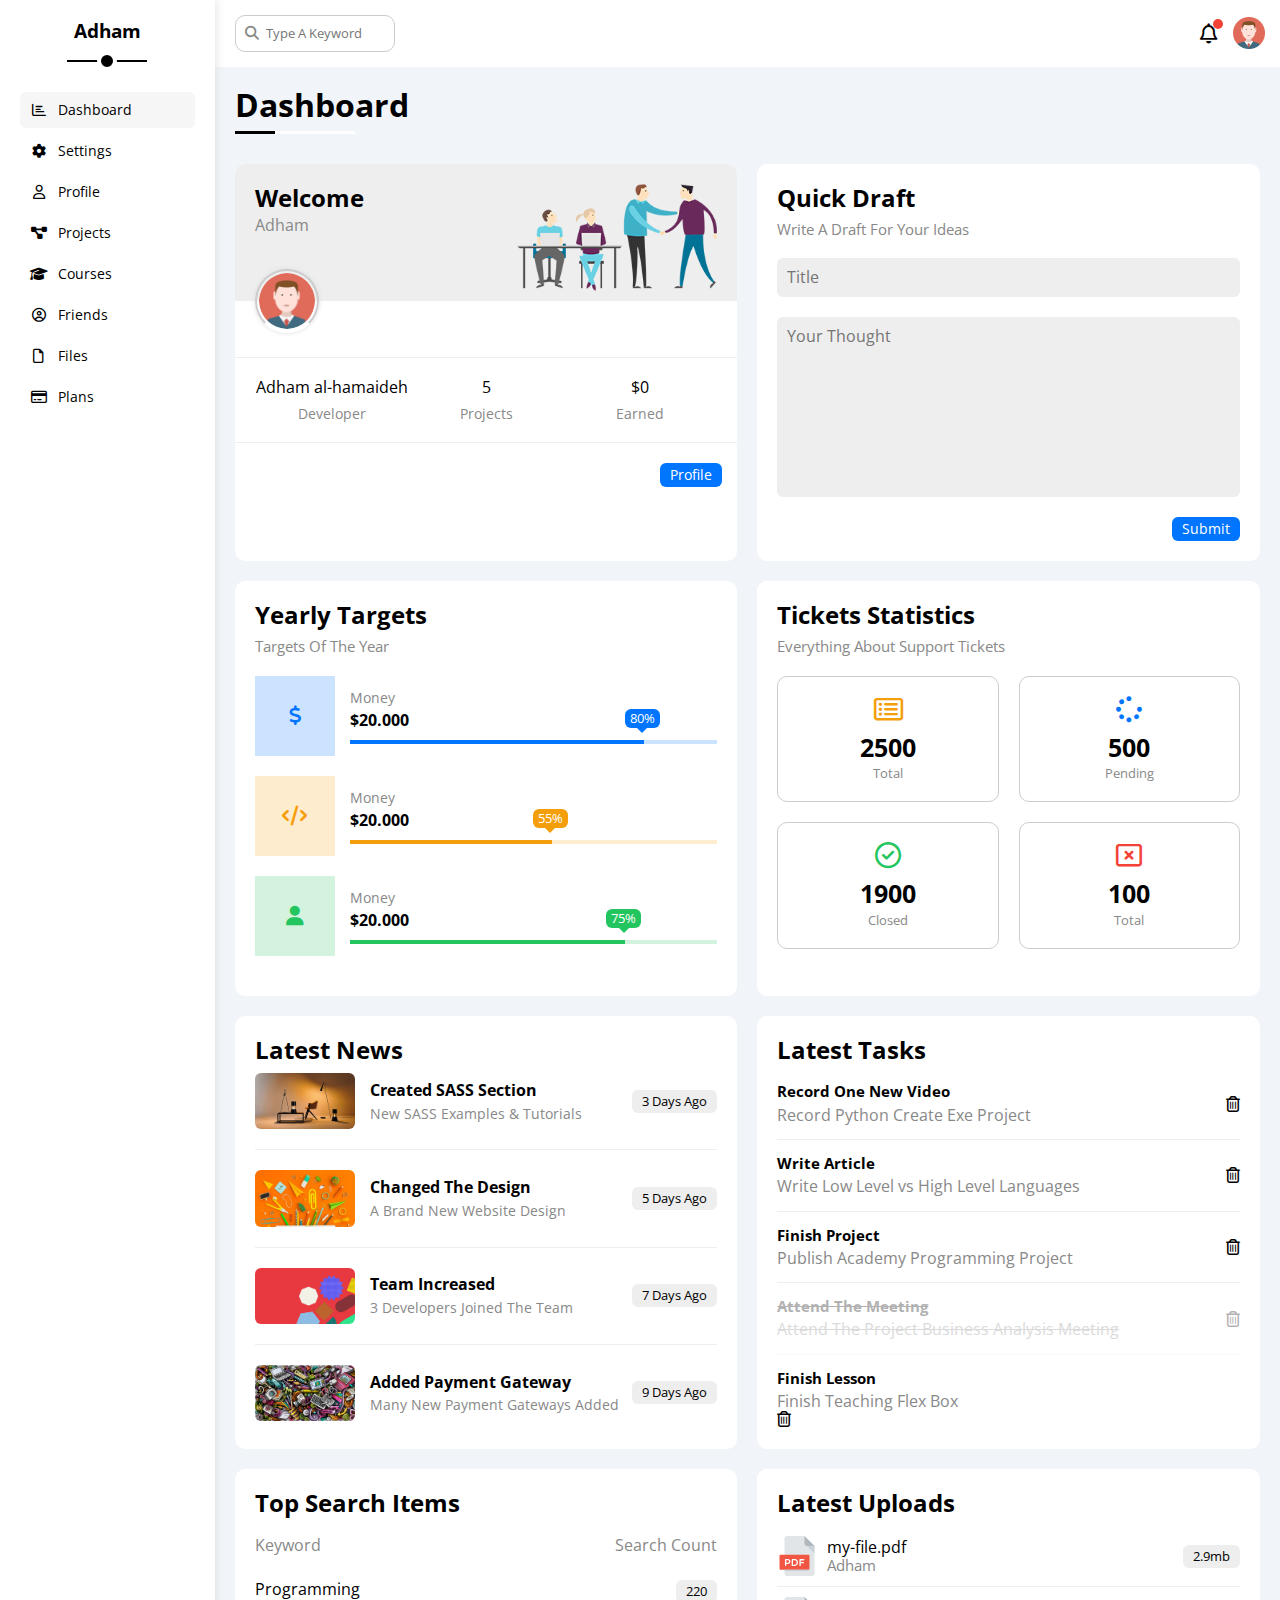
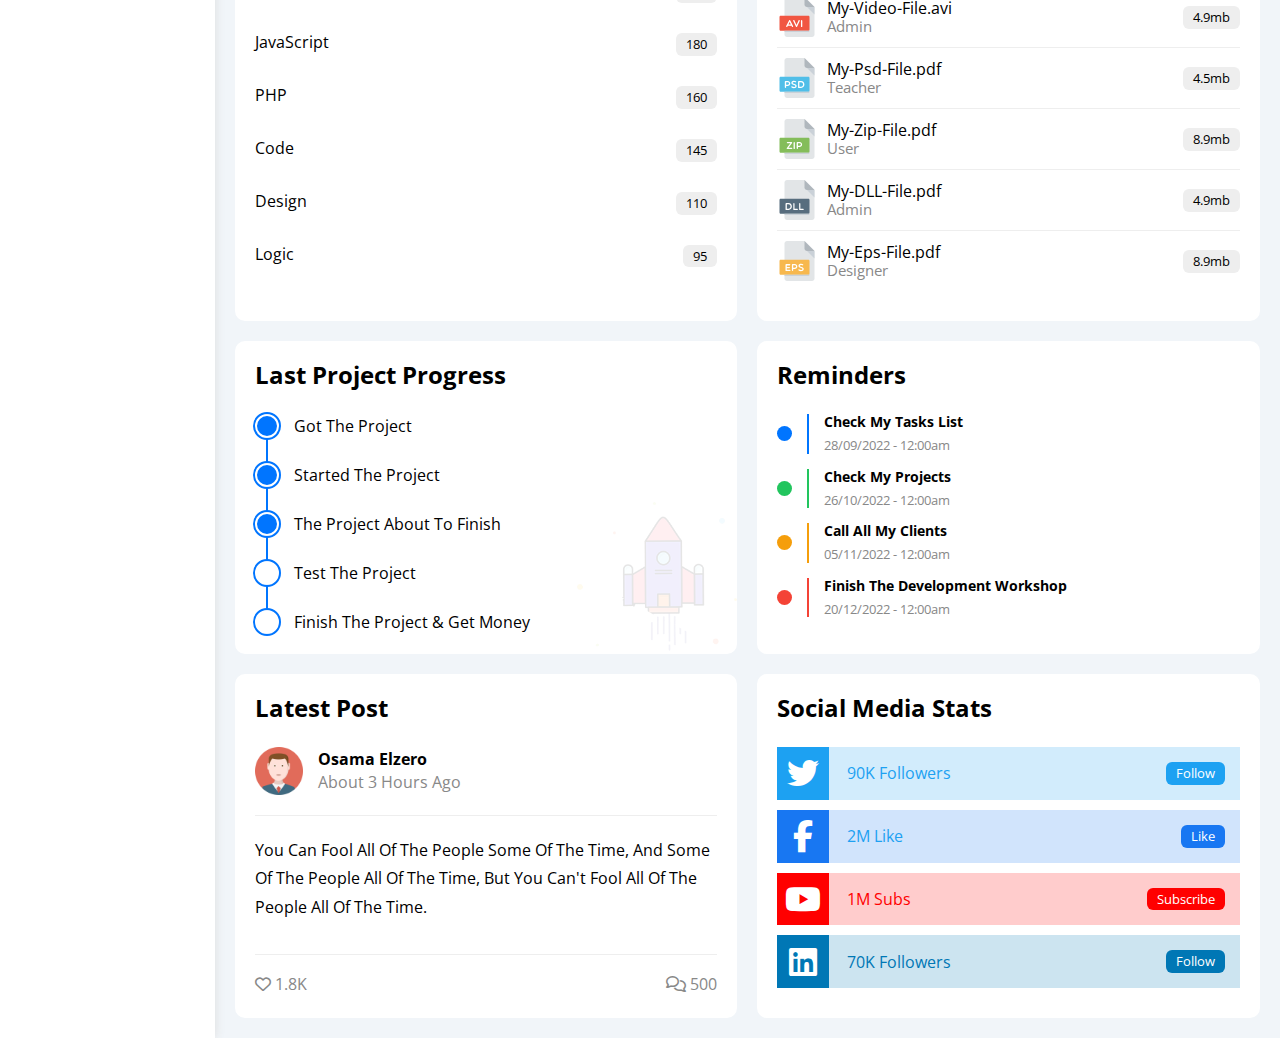
==== commit ebf8f174: "made the Latest Post Widget section and the Social Media Stats Widget section of Dashboard page" ====
--- a/index.html
+++ b/index.html
@@ -439,6 +439,57 @@
                     </ul>
                 </div>
                 <!-- End Reminders Widget -->
+                <!-- Start Latest Post Widget -->
+                <div class="latest-post p-20 bg-white rad-10 p-relative">
+                    <h2 class="mt-0 mb-25">Latest Post</h2>
+                    <div class="top d-flex align-center ">
+                        <img class="avatar mr-15" src="imgs/avatar.png" alt="">
+                        <div class="info mr-15">
+                            <span class="d-block fw-bold mb-5">Osama Elzero</span>
+                            <span class="c-grey">About 3 Hours Ago</span>
+                        </div>
+                    </div>
+                    <div class="post-content txt-c-mobile pt-20 pb-20 mt-20 mb-20">
+                        You Can Fool All Of The People Some Of The Time, And Some Of The People All Of The Time, But You
+                        Can't Fool All Of The People All Of The Time.
+                    </div>
+                    <div class="post-status between-flex c-grey">
+                        <div>
+                            <i class="fa-regular fa-heart"></i>
+                            <span>1.8K</span>
+                        </div>
+                        <div>
+                            <i class="fa-regular fa-comments"></i>
+                            <span>500</span>
+                        </div>
+                    </div>
+                </div>
+                <!-- End Latest Post Widget  -->
+                <!-- Start Social Media Stats Widget -->
+                <div class="social-media p-20 bg-white rad-10 p-relative">
+                    <h2 class="mt-0 mb-25">Social Media Stats</h2>
+                    <div class="box twitter p-15 p-relative mb-10 between-flex">
+                        <i class="fa-brands fa-twitter fa-2x c-white h-full center-flex"></i>
+                        <span>90K Followers</span>
+                        <a class="fs-13 c-white btn-shape" href="#">Follow</a>
+                    </div>
+                    <div class="box facebook p-15 p-relative mb-10 between-flex">
+                        <i class="fa-brands fa-facebook-f fa-2x c-white h-full center-flex"></i>
+                        <span>2M Like</span>
+                        <a class="fs-13 c-white btn-shape" href="#">Like</a>
+                    </div>
+                    <div class="box youtube p-15 p-relative mb-10 between-flex">
+                        <i class="fa-brands fa-youtube fa-2x c-white h-full center-flex"></i>
+                        <span>1M Subs</span>
+                        <a class="fs-13 c-white btn-shape" href="#">Subscribe</a>
+                    </div>
+                    <div class="box linkedin p-15 p-relative mb-10 between-flex">
+                        <i class="fa-brands fa-linkedin fa-2x c-white h-full center-flex"></i>
+                        <span>70K Followers</span>
+                        <a class="fs-13 c-white btn-shape" href="#">Follow</a>
+                    </div>
+                </div>
+                <!-- End Social Media Stats Widget  -->
             </div>
         </div>
     </div>
--- a/css/master.css
+++ b/css/master.css
@@ -541,4 +541,76 @@
     border-left: 2px solid var(--red-color);
 }
 
-/* End Reminders Widget   */+/* End Reminders Widget   */
+/* Start Latest Post Widget */
+.latest-post .avatar {
+    width: 48px;
+    height: 48px;
+}
+
+.latest-post .post-content {
+    text-transform: capitalize;
+    line-height: 1.8;
+    border-top: 1px solid #eee;
+    border-bottom: 1px solid #eee;
+    min-height: 140px;
+}
+
+/* End Latest Post Widget   */
+/* Start Social Media Stats Widget */
+.social-media .box {
+    padding-left: 70px;
+}
+
+.social-media .twitter {
+    background-color: rgb(29 161 242 / 20%);
+    color: #1da1f2;
+}
+
+.social-media .facebook {
+    background-color: rgb(24 119 242 / 20%);
+    color: #1da1f2;
+}
+
+.social-media .youtube {
+    background-color: rgb(255 0 0 / 20%);
+    color: #ff0000;
+}
+
+.social-media .linkedin {
+    background-color: rgb(0 119 181 / 20%);
+    color: #0077b5;
+}
+
+.social-media .box i {
+    position: absolute;
+    left: 0;
+    top: 0;
+    width: 52px;
+    transition: 0.3s;
+    display: flex;
+    align-items: center;
+    justify-content: center;
+}
+
+.social-media .twitter i,
+.social-media .twitter a {
+    background-color: #1da1f2;
+}
+
+.social-media .facebook i,
+.social-media .facebook a {
+    background-color: #1877f2;
+}
+
+.social-media .youtube i,
+.social-media .youtube a {
+    background-color: #ff0000;
+}
+
+.social-media .linkedin i,
+.social-media .linkedin a {
+    background-color: #0077b5;
+}
+
+/* End Social Media Stats Widget */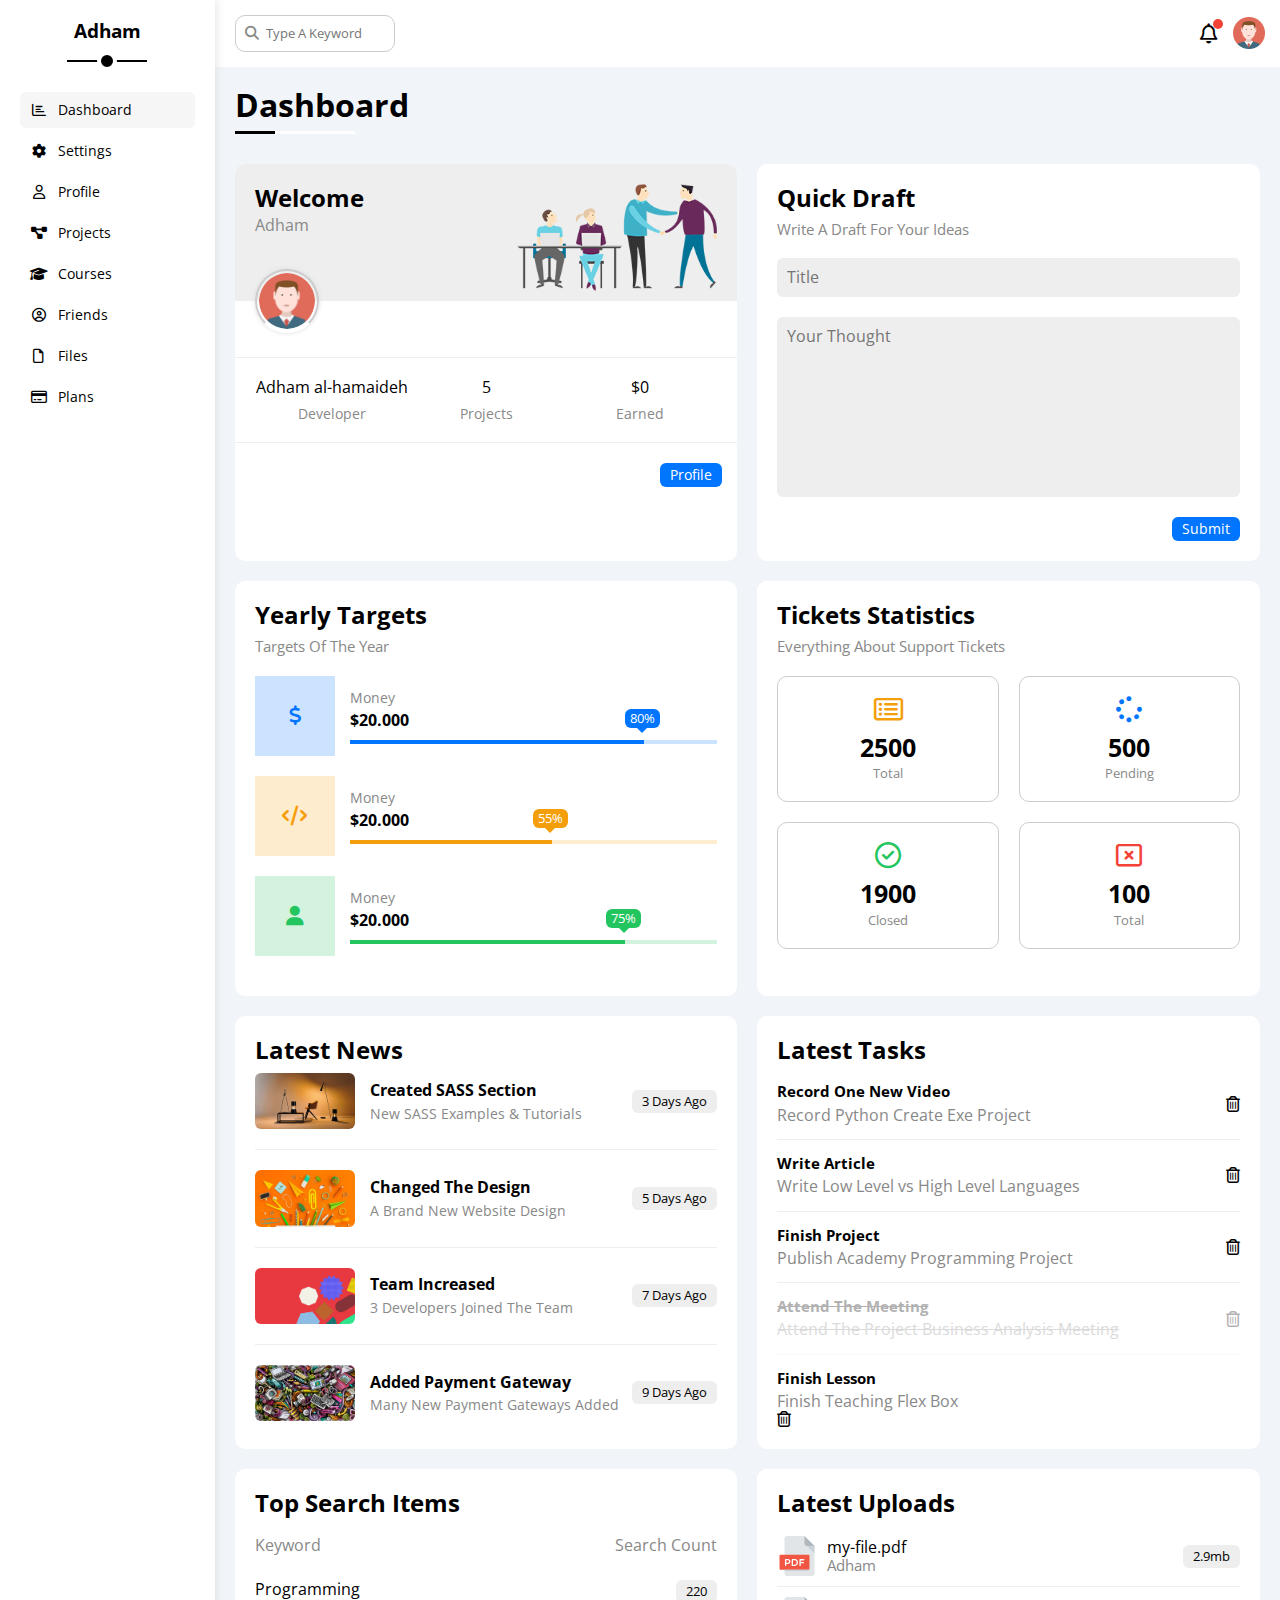
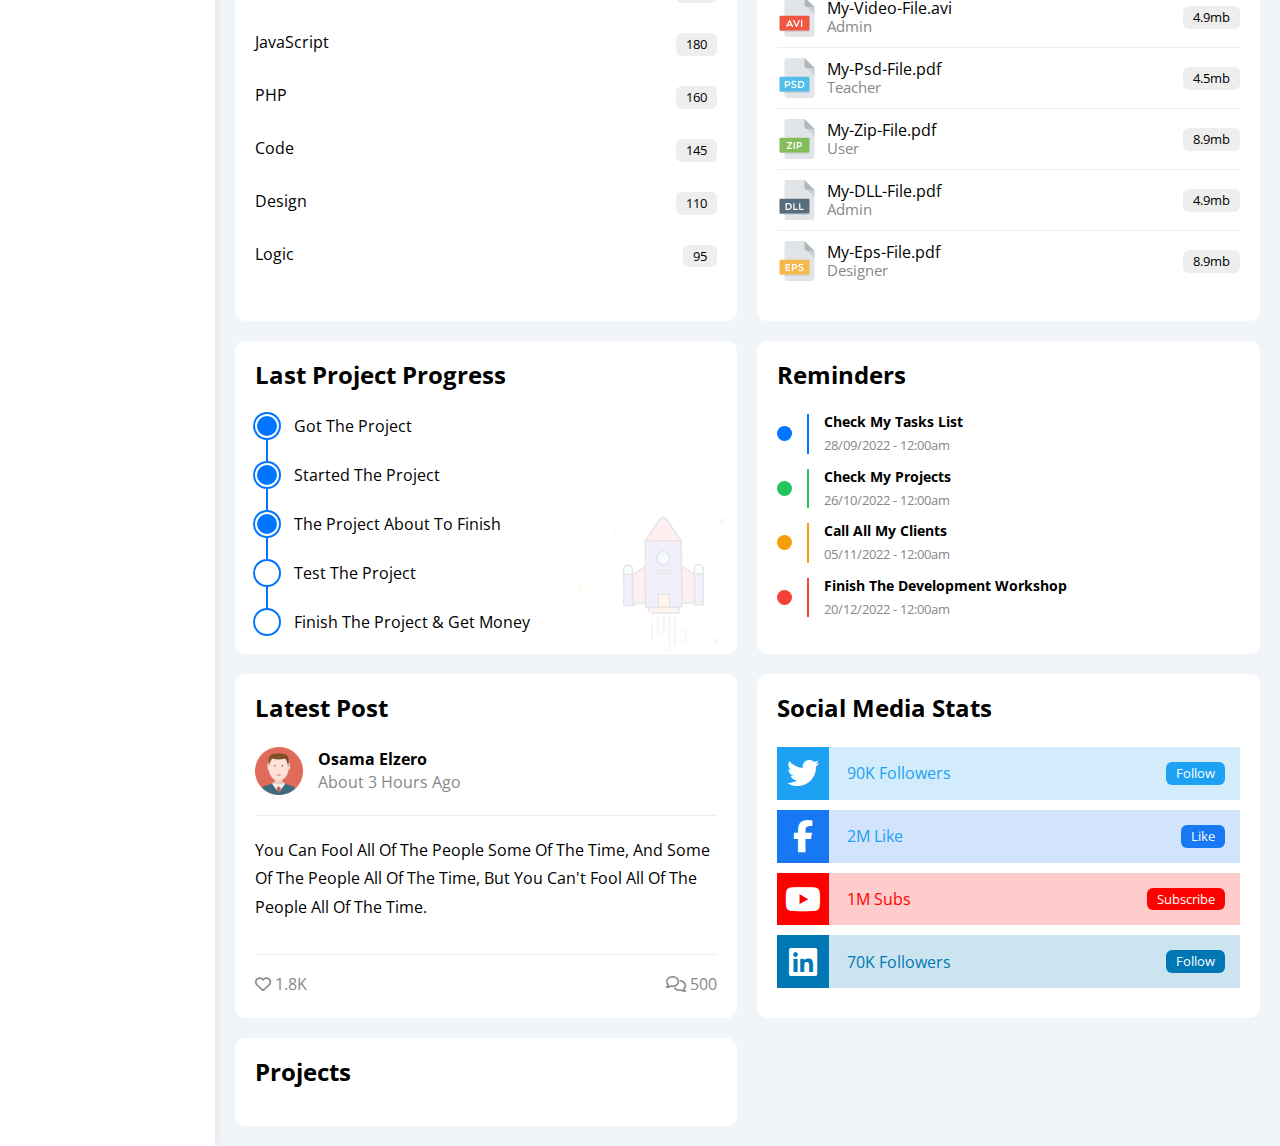
==== commit e6658a8f: "Start with projects table" ====
--- a/index.html
+++ b/index.html
@@ -490,6 +490,16 @@
                     </div>
                 </div>
                 <!-- End Social Media Stats Widget  -->
+                <!-- Start Projects Table -->
+                <div class="projects p-20 bg-white rad-10">
+                    <h2 class="mt-0 mb-20">Projects</h2>
+                    <div class="responsive-table">
+                        <table class="fs-15 w-full">
+
+                        </table>
+                    </div>
+                </div>
+                <!-- End Projects Table -->
             </div>
         </div>
     </div>
--- a/css/master.css
+++ b/css/master.css
@@ -613,4 +613,6 @@
     background-color: #0077b5;
 }
 
-/* End Social Media Stats Widget */+/* End Social Media Stats Widget */
+/* Start Projects Table */
+/* End Projects Table */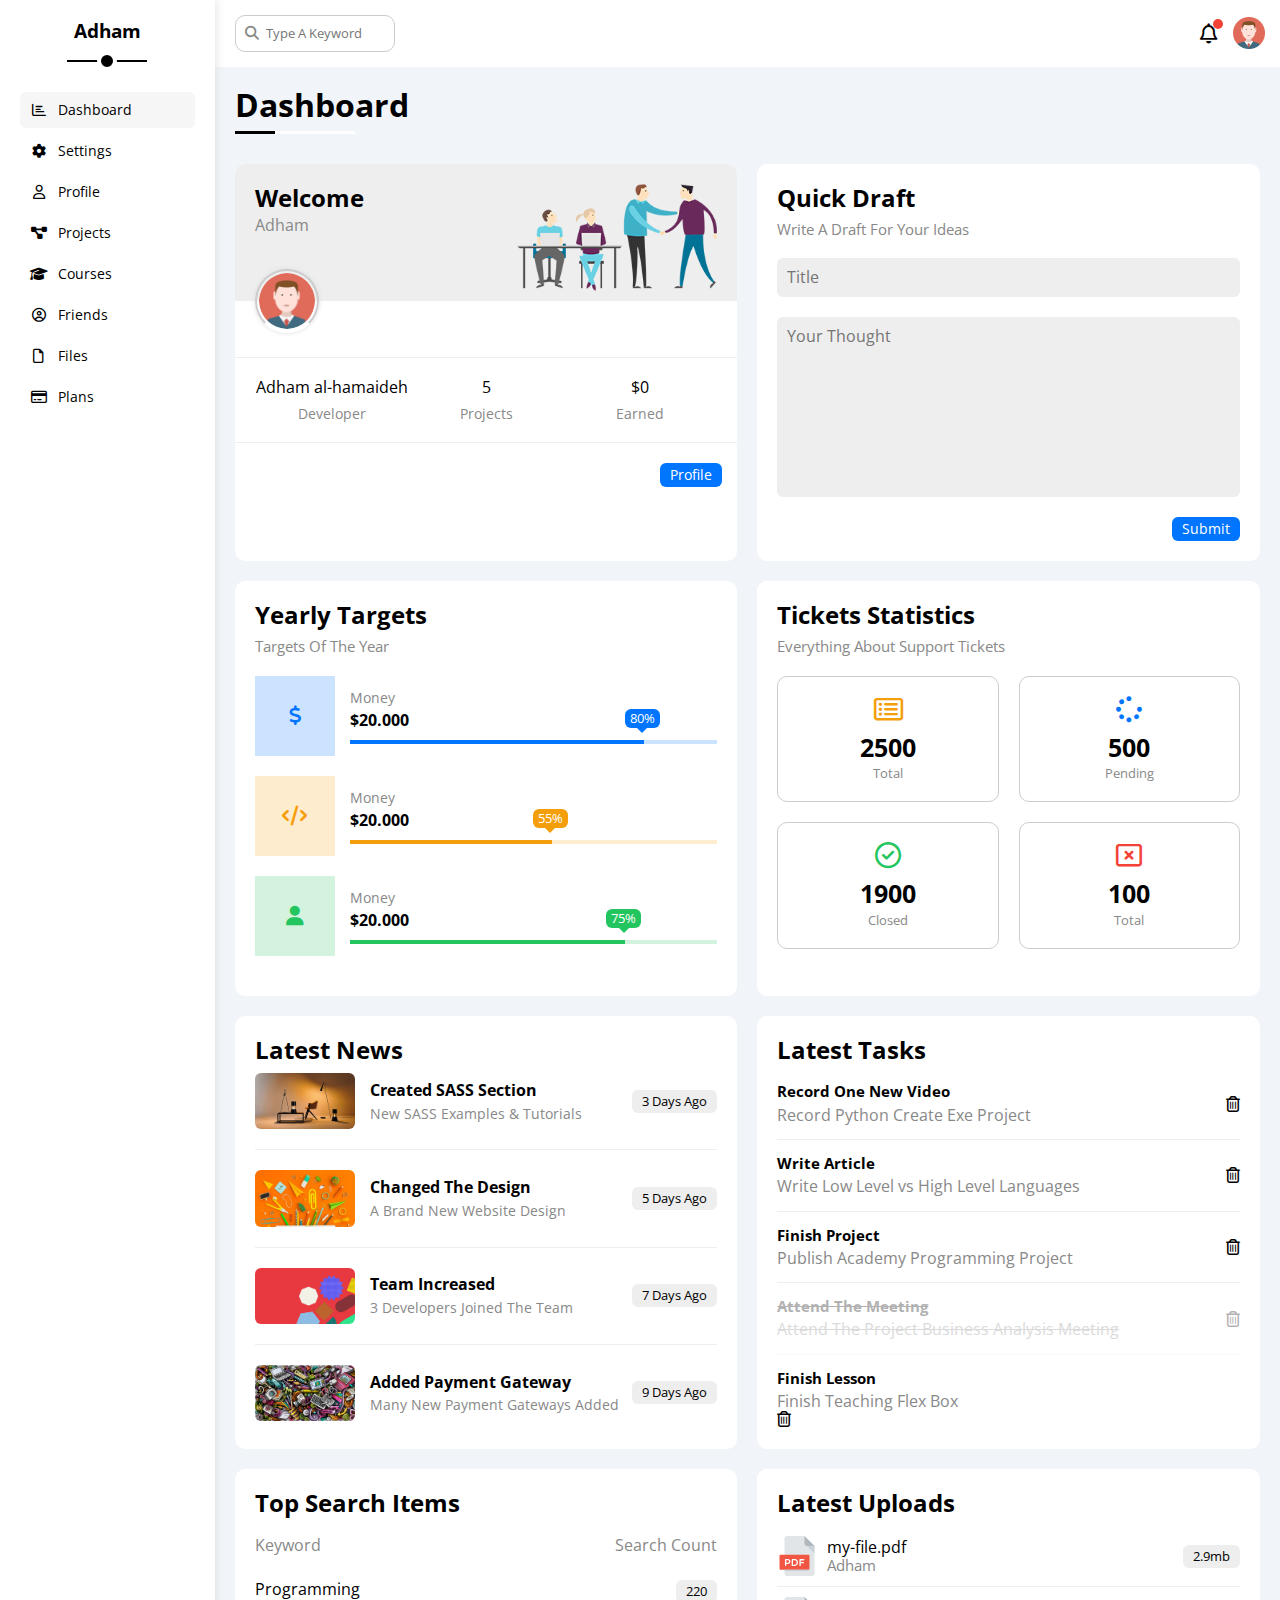
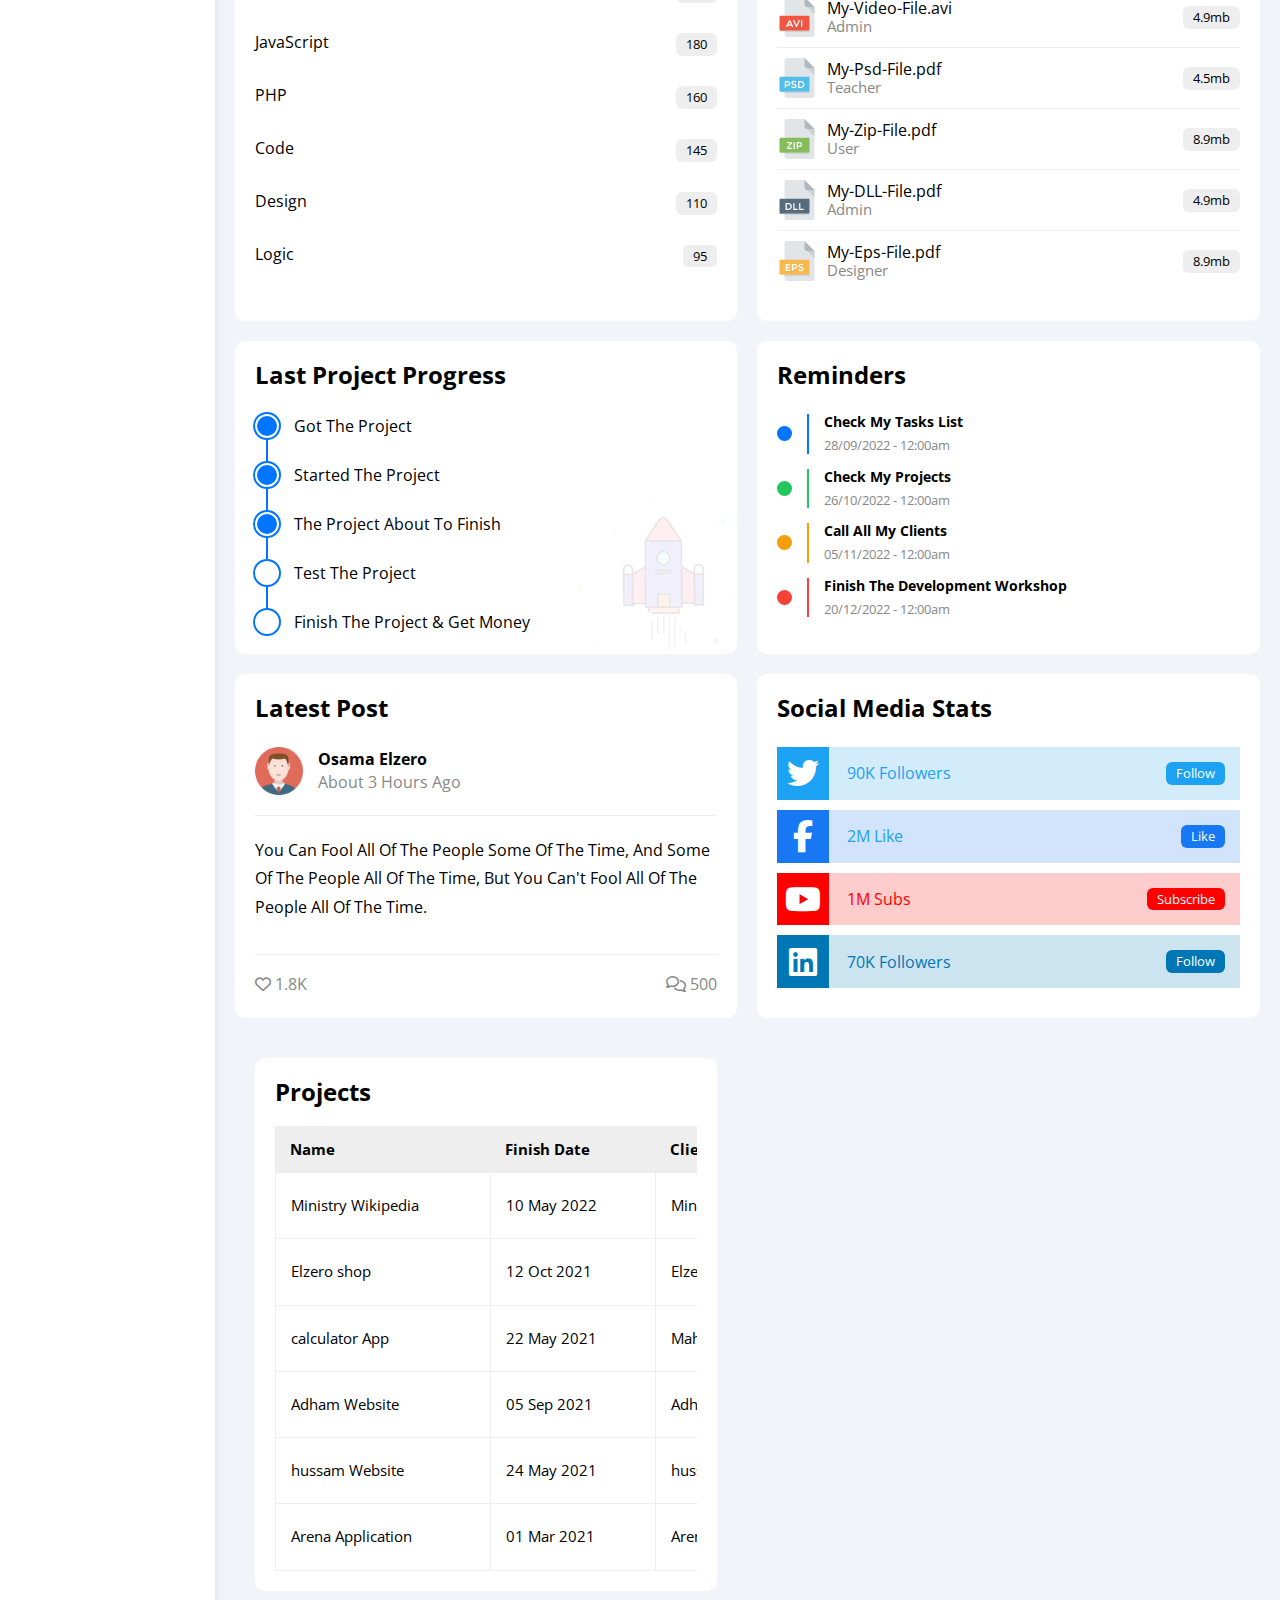
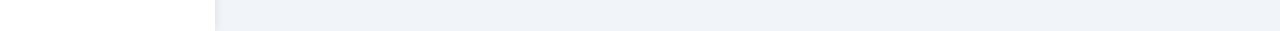
==== commit 55292a0c: "made the Projects Table Widget section  of Dashboard page and finished the first page" ====
--- a/index.html
+++ b/index.html
@@ -491,11 +491,105 @@
                 </div>
                 <!-- End Social Media Stats Widget  -->
                 <!-- Start Projects Table -->
-                <div class="projects p-20 bg-white rad-10">
+                <div class="projects p-20 bg-white rad-10 m-20">
                     <h2 class="mt-0 mb-20">Projects</h2>
                     <div class="responsive-table">
                         <table class="fs-15 w-full">
-
+                            <thead>
+                                <tr>
+                                    <td>Name</td>
+                                    <td>Finish Date</td>
+                                    <td>Client</td>
+                                    <td>Price</td>
+                                    <td>Team</td>
+                                    <td>Status</td>
+                                </tr>
+                            </thead>
+                            <tbody>
+                                <tr>
+                                    <td>Ministry Wikipedia</td>
+                                    <td>10 May 2022 </td>
+                                    <td>Ministry</td>
+                                    <td>5300</td>
+                                    <td>
+                                        <img src="imgs/team-01.png" alt="">
+                                        <img src="imgs/team-02.png" alt="">
+                                        <img src="imgs/team-03.png" alt="">
+                                        <img src="imgs/team-05.png" alt="">
+                                    </td>
+                                    <td>
+                                        <span class="btn-shape bg-orange c-white">Pending</span>
+                                    </td>
+                                </tr>
+                                <tr>
+                                    <td>Elzero shop</td>
+                                    <td>12 Oct 2021 </td>
+                                    <td>Elzero Company</td>
+                                    <td>$1500</td>
+                                    <td>
+                                        <img src="imgs/team-01.png" alt="">
+                                        <img src="imgs/team-02.png" alt="">
+                                        <img src="imgs/team-05.png" alt="">
+                                    </td>
+                                    <td>
+                                        <span class="btn-shape bg-blue c-white">In Progress</span>
+                                    </td>
+                                </tr>
+                                <tr>
+                                    <td>calculator App</td>
+                                    <td>22 May 2021 </td>
+                                    <td>Mahmoud</td>
+                                    <td>30$</td>
+                                    <td>
+                                        <img src="imgs/team-01.png" alt="">
+                                        <img src="imgs/team-02.png" alt="">
+                                    </td>
+                                    <td>
+                                        <span class="btn-shape bg-green c-white">Completed</span>
+                                    </td>
+                                </tr>
+                                <tr>
+                                    <td>Adham Website</td>
+                                    <td>05 Sep 2021 </td>
+                                    <td>Adham</td>
+                                    <td>$800</td>
+                                    <td>
+                                        <img src="imgs/team-02.png" alt="">
+                                        <img src="imgs/team-03.png" alt="">
+                                    </td>
+                                    <td>
+                                        <span class="btn-shape bg-green c-white">Completed</span>
+                                    </td>
+                                </tr>
+                                <tr>
+                                    <td>hussam Website</td>
+                                    <td>24 May 2021</td>
+                                    <td>hussam</td>
+                                    <td>$300</td>
+                                    <td>
+                                        <img src="imgs/team-01.png" alt="">
+                                        <img src="imgs/team-03.png" alt="">
+                                    </td>
+                                    <td>
+                                        <span class="btn-shape bg-red c-white">Rejected</span>
+                                    </td>
+                                </tr>
+                                <tr>
+                                    <td>Arena Application</td>
+                                    <td>01 Mar 2021</td>
+                                    <td>Arena Company</td>
+                                    <td>$2600</td>
+                                    <td>
+                                        <img src="imgs/team-01.png" alt="">
+                                        <img src="imgs/team-02.png" alt="">
+                                        <img src="imgs/team-03.png" alt="">
+                                        <img src="imgs/team-04.png" alt="">
+                                    </td>
+                                    <td>
+                                        <span class="btn-shape bg-green c-white">Completed</span>
+                                    </td>
+                                </tr>
+                            </tbody>
                         </table>
                     </div>
                 </div>
--- a/css/master.css
+++ b/css/master.css
@@ -615,4 +615,40 @@
 
 /* End Social Media Stats Widget */
 /* Start Projects Table */
+.projects .responsive-table {
+    overflow-x: auto;
+}
+
+.projects table {
+    min-width: 1000px;
+    border-spacing: 0;
+}
+
+.projects table td {
+    padding: 15px;
+}
+
+.projects thead td {
+    background-color: #eee;
+    font-weight: bold;
+}
+
+.projects tbody td {
+    border-bottom: 1px solid #eee;
+    border-left: 1px solid #eee;
+    transition: 0.3s;
+}
+
+.projects table img {
+    width: 32px;
+    height: 32px;
+    border-radius: 50%;
+    padding: 2px;
+    background-color: white;
+}
+
+.projects table img:not(:first-child) {
+    margin-left: -20px;
+}
+
 /* End Projects Table */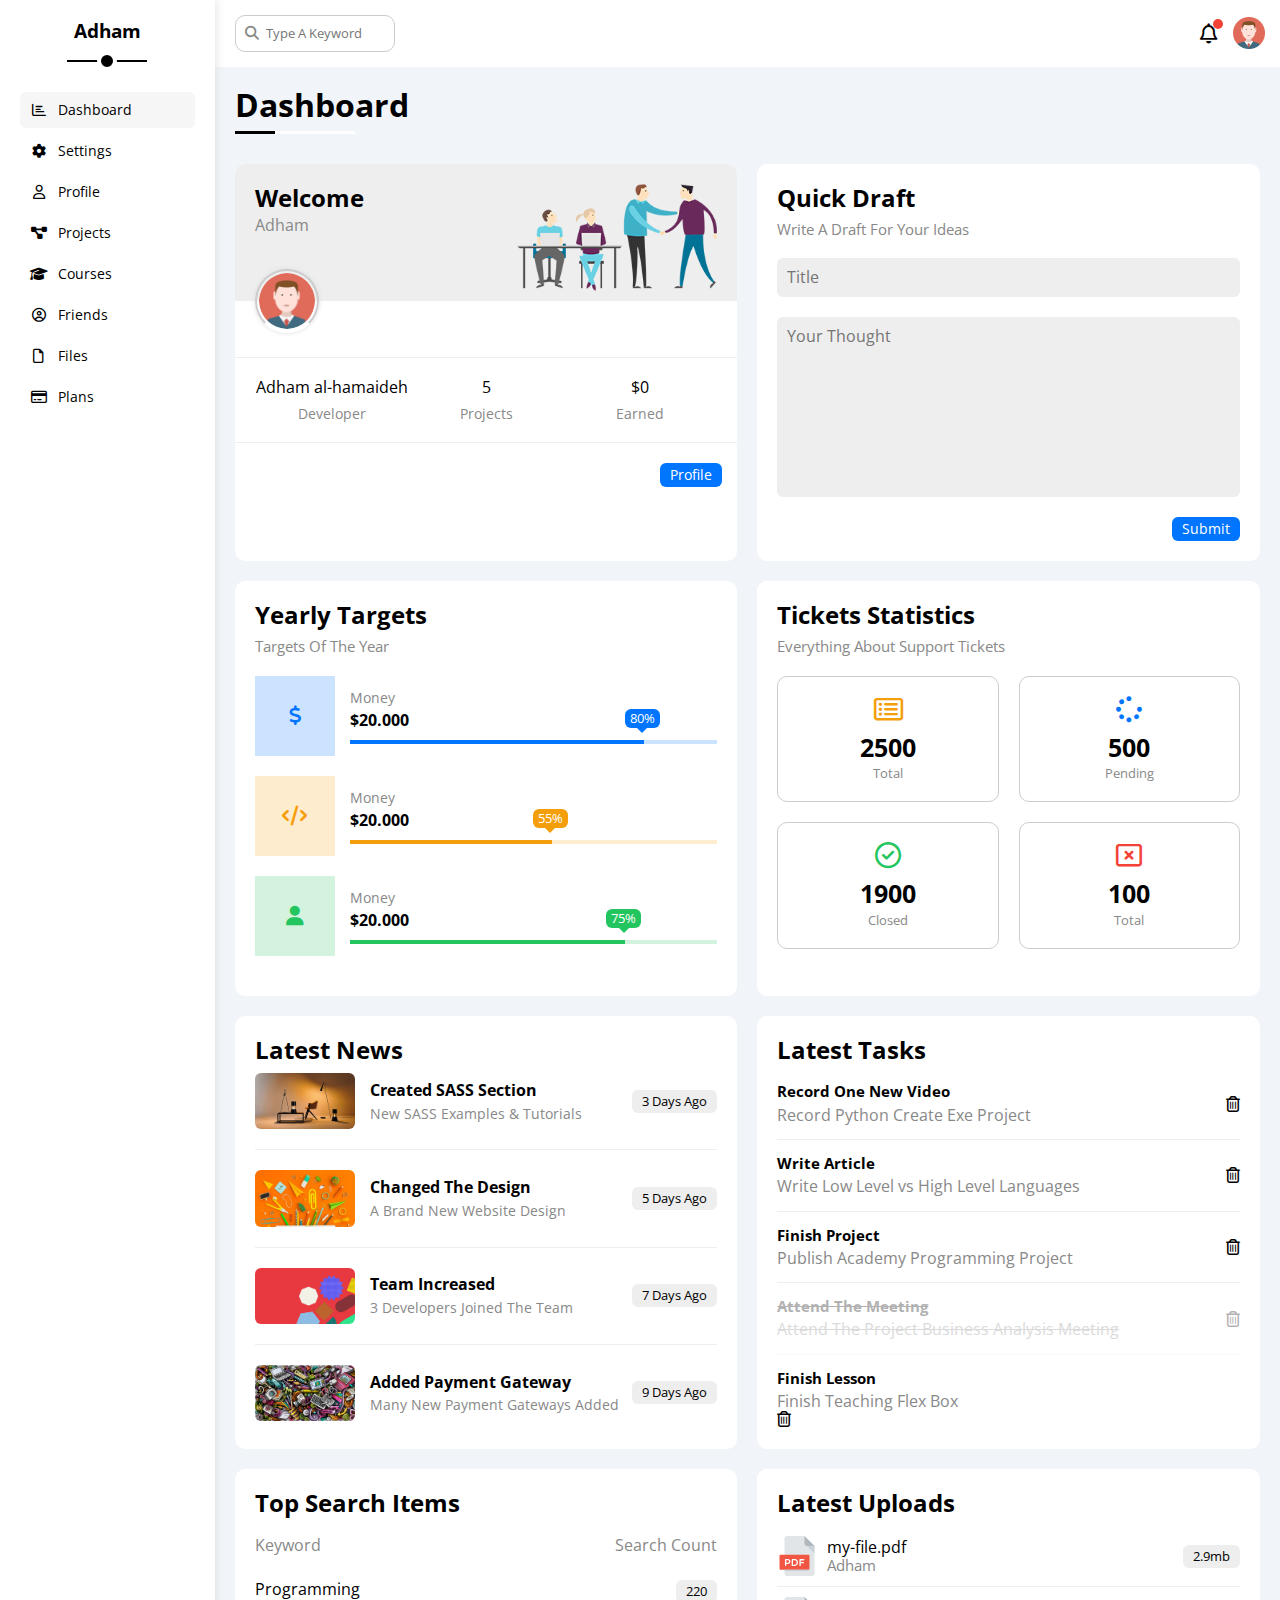
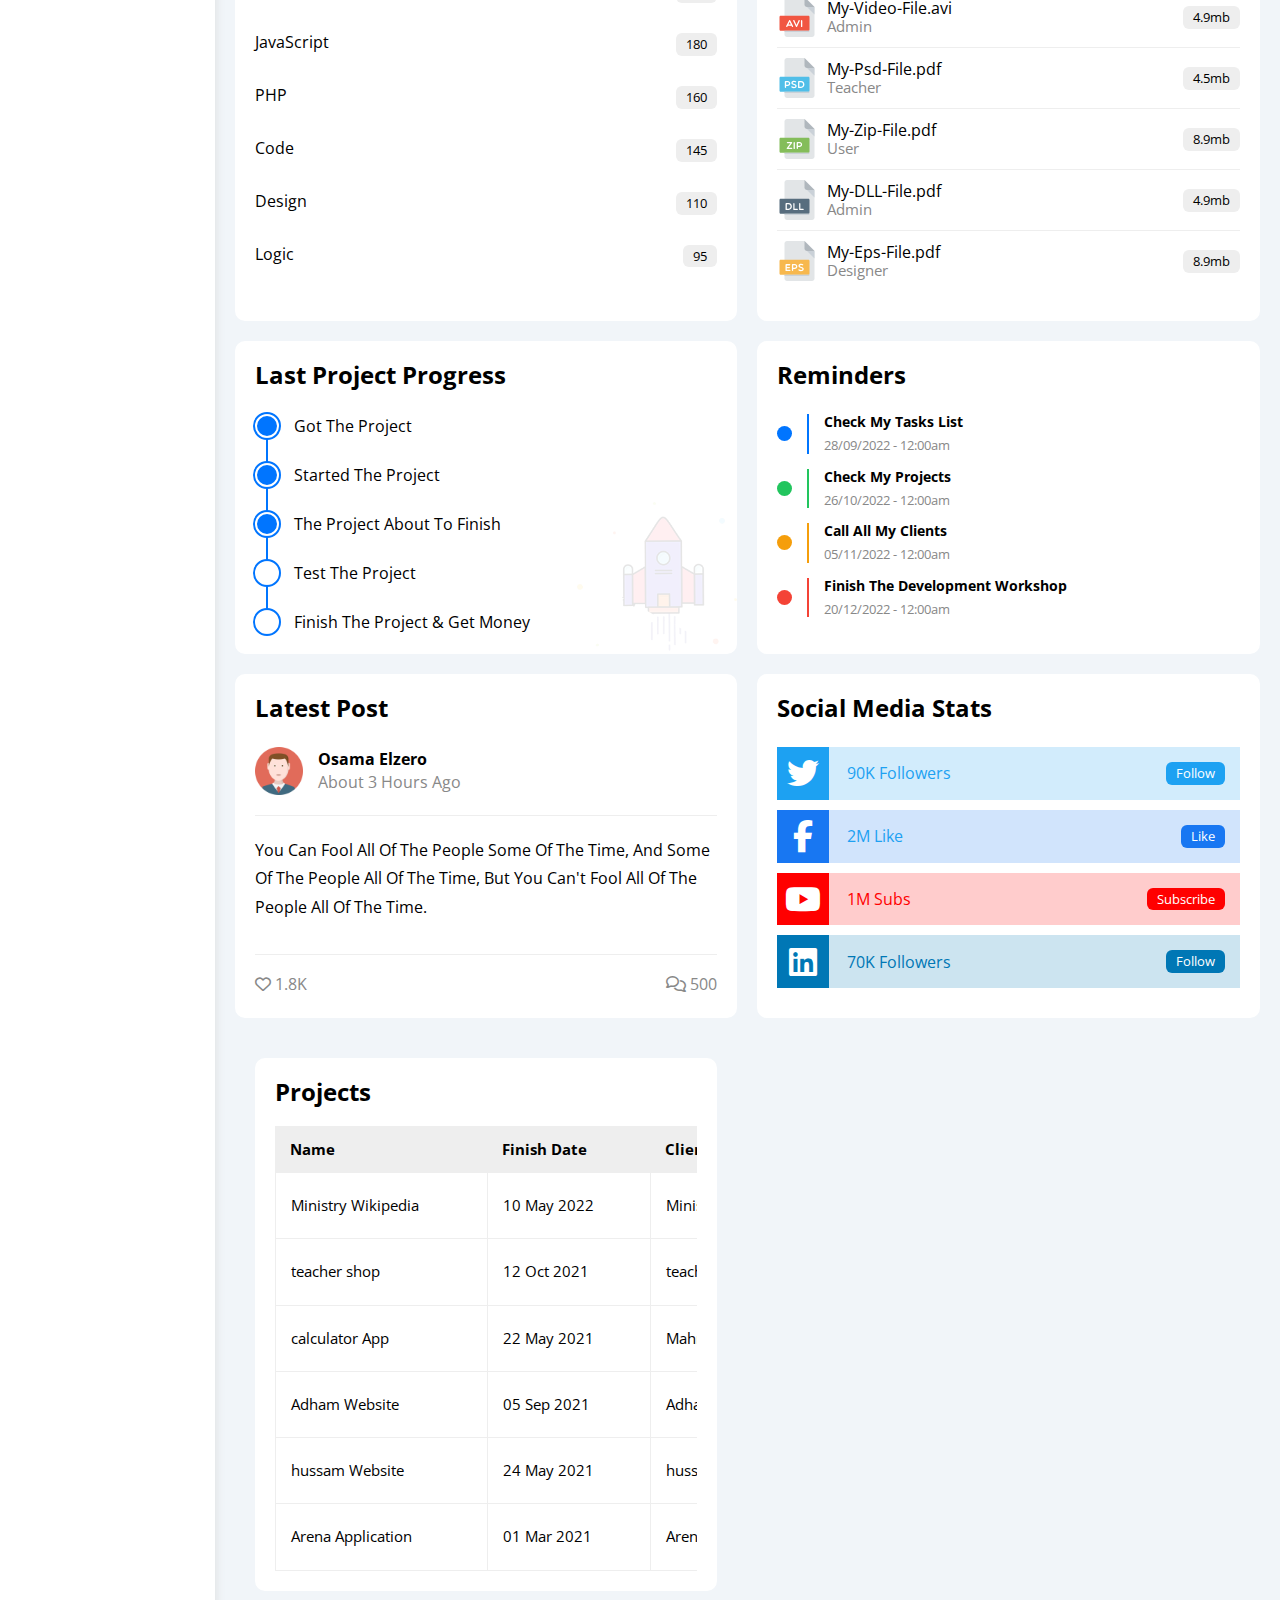
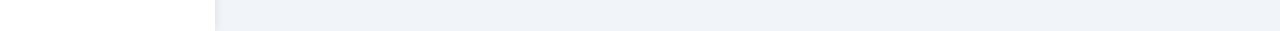
==== commit 485c11bd: "finish Friends page" ====
--- a/index.html
+++ b/index.html
@@ -522,9 +522,9 @@
                                     </td>
                                 </tr>
                                 <tr>
-                                    <td>Elzero shop</td>
+                                    <td>teacher shop</td>
                                     <td>12 Oct 2021 </td>
-                                    <td>Elzero Company</td>
+                                    <td>teacher Company</td>
                                     <td>$1500</td>
                                     <td>
                                         <img src="imgs/team-01.png" alt="">
--- a/css/master.css
+++ b/css/master.css
@@ -651,4 +651,571 @@
     margin-left: -20px;
 }
 
-/* End Projects Table */+/* End Projects Table */
+/* Start Settings Box */
+.settings-page {
+    grid-template-columns: repeat(auto-fill, minmax(500px, 1fr));
+}
+
+@media (max-width: 767px) {
+    .settings-page {
+        grid-template-columns: minmax(100px, 1fr);
+        margin-left: 10px;
+        margin-right: 10px;
+        gap: 10px;
+    }
+}
+
+.settings-page .close-message {
+    border: 1px solid #ccc;
+    resize: none;
+    min-height: 150px;
+}
+
+.toggle-checkbox {
+    -webkit-appearance: none;
+    appearance: none;
+    display: none;
+}
+
+.toggle-switch {
+    background-color: #ccc;
+    width: 78px;
+    height: 32px;
+    border-radius: 16px;
+    position: relative;
+    transition: 0.3s;
+    cursor: pointer;
+}
+
+.toggle-switch::before {
+    font-family: var(--fa-style-family-classic);
+    content: "\f00d";
+    font-weight: 900;
+    background-color: white;
+    width: 24px;
+    height: 24px;
+    position: absolute;
+    border-radius: 50%;
+    top: 4px;
+    left: 4px;
+    display: flex;
+    justify-content: center;
+    align-items: center;
+    color: #aaa;
+    transition: 0.3s;
+}
+
+.toggle-checkbox:checked+.toggle-switch {
+    background-color: var(--blue-color);
+}
+
+.toggle-checkbox:checked+.toggle-switch::before {
+    content: "\f00c";
+    left: 50px;
+    color: var(--blue-color);
+}
+
+.settings-page :disabled {
+    cursor: no-drop;
+    background-color: #f0f4f8;
+    color: #bbb;
+}
+
+/* End Settings Box */
+/* Start General Info */
+.settings-page :disabled {
+    cursor: no-drop;
+    background-color: #f0f4f8;
+    color: #bbb;
+}
+
+.settings-page .email {
+    display: inline-flex;
+    width: calc(100% - 80px);
+}
+
+/* End General Info */
+/* Start Security Info  */
+.settings-page .sec-box:not(:last-of-type) {
+    border-bottom: 1px solid #eee;
+}
+
+.settings-page .sec-box {
+    padding-bottom: 15px;
+}
+
+.settings-page .sec-box .button {
+    transition: 0.3s;
+}
+
+.settings-page .sec-box .button:hover {
+    background-color: var(--blue-alt-color);
+    cursor: pointer;
+}
+
+/* End Security Info */
+/* Start Social Info */
+.settings-page .social-boxes i {
+    width: 40px;
+    height: 40px;
+    background-color: #f6f6f6;
+    border: 1px solid #ddd;
+    border-right: none;
+    border-radius: 6px 0 0 6px;
+    transition: 0.3s;
+    display: flex;
+    align-items: center;
+    justify-content: center;
+}
+
+.settings-page .social-boxes input {
+    height: 40px;
+    background-color: #f6f6f6;
+    border: 1px solid #ddd;
+    padding-left: 10px;
+    border-radius: 0 6px 6px 0;
+}
+
+.settings-page .social-boxes>div:focus-within i {
+    color: black;
+}
+
+/* End Social Info */
+/* Start Widgets Control */
+.widgets-control .controls input[type="checkbox"] {
+    -webkit-appearance: none;
+    appearance: none;
+}
+
+.widgets-control .controls label {
+    padding-left: 30px;
+    cursor: pointer;
+    position: relative;
+}
+
+.widgets-control .controls label::before,
+.widgets-control .controls label::after {
+    position: absolute;
+    left: 0;
+    top: 50%;
+    margin-top: -9px;
+    border-radius: 4px;
+}
+
+.widgets-control .controls label::before {
+    content: "";
+    width: 14px;
+    height: 14px;
+    border: 2px solid var(--grey-color);
+}
+
+.widgets-control .controls label::after {
+    font-family: var(--fa-style-family-classic);
+    content: "\f00c";
+    font-weight: 900;
+    background-color: var(--blue-color);
+    color: white;
+    font-size: 12px;
+    width: 18px;
+    height: 18px;
+    display: flex;
+    align-items: center;
+    justify-content: center;
+    transform: scale(0) rotate(360deg);
+    transition: 0.3s;
+}
+
+.widgets-control .controls input[type="checkbox"]:checked+label::after {
+    transform: scale(1);
+}
+
+/* End Widgets Control */
+/* Start Settings Box */
+.backup-control input[type="radio"] {
+    -webkit-appearance: none;
+    appearance: none;
+}
+
+.backup-control .date label {
+    padding-left: 30px;
+    cursor: pointer;
+    position: relative;
+}
+
+.backup-control .date input[type="radio"]:checked+label::before {
+    border-color: var(--blue-color);
+}
+
+.backup-control .date input[type="radio"]:checked+label::after {
+    transform: scale(1);
+}
+
+.backup-control .date label::before {
+    content: "";
+    position: absolute;
+    top: 50%;
+    left: 0;
+    margin-top: -11px;
+    width: 18px;
+    height: 18px;
+    border: 2px solid var(--grey-color);
+    border-radius: 50%;
+}
+
+.backup-control .date label::after {
+    content: "";
+    position: absolute;
+    left: 5px;
+    top: 2.9px;
+    width: 12px;
+    height: 12px;
+    background: var(--blue-color);
+    border-radius: 50%;
+    transition: 0.3s;
+    transform: scale(0);
+}
+
+.backup-control .servers {
+    border-top: 1px solid #eee;
+    padding-top: 20px;
+}
+
+.backup-control .servers .server {
+    border: 2px solid #eee;
+    position: relative;
+}
+
+.backup-control .servers .server label {
+    cursor: pointer;
+}
+
+.backup-control .servers .server i {
+    display: block;
+}
+
+.backup-control .servers input[type="radio"]:checked+.server {
+    border-color: var(--blue-color);
+    color: var(--blue-color);
+}
+
+/* End Settings Box */
+/* Start Overview */
+@media (max-width: 767px) {
+    .profile-page .overview {
+        flex-direction: column;
+    }
+}
+
+.profile-page .avatar-box {
+    width: 300px;
+}
+
+@media (min-width: 768px) {
+    .profile-page .avatar-box {
+        border-right: 1px solid #eee;
+    }
+}
+
+.profile-page .avatar-box>img {
+    width: 120px;
+    height: 120px;
+}
+
+.profile-page .avatar-box .level {
+    height: 6px;
+    overflow: hidden;
+    margin: auto;
+    width: 80%;
+}
+
+.profile-page .avatar-box .level span {
+    position: absolute;
+    left: 0;
+    top: 0;
+    height: 100%;
+    background-color: var(--blue-color);
+    border-radius: 6px;
+}
+
+/* Start Information Row */
+.profile-page .info-box .box {
+    flex-wrap: wrap;
+    border-bottom: 1px solid #eee;
+    transition: 0.3s;
+}
+
+.profile-page .info-box .box:hover {
+    background-color: #f9f9f9;
+}
+
+.profile-page .info-box h4 {
+    font-weight: normal;
+}
+
+.profile-page .info-box .box>div {
+    min-width: 250px;
+    padding: 10px 0 0;
+}
+
+.profile-page .info-box .toggle-switch {
+    height: 20px;
+}
+
+.profile-page .info-box .toggle-checkbox:checked+.toggle-switch::before {
+    left: 62px;
+}
+
+.profile-page .info-box .toggle-switch::before {
+    width: 12px;
+    height: 12px;
+    font-size: 8px;
+}
+
+/* End Information Row */
+
+/* End Overview */
+/* Start Other Data */
+.profile-page .skills-card {
+    flex-grow: 1;
+}
+
+.profile-page .skills-card ul li:not(:last-child) {
+    border-bottom: 1px solid #eee;
+}
+
+.profile-page .skills-card ul li {
+    padding: 15px 0;
+}
+
+.profile-page .skills-card ul li span {
+    display: inline-flex;
+    padding: 4px 10px;
+    background-color: #eee;
+    border-radius: 6px;
+    font-size: 14px;
+}
+
+.profile-page .activities {
+    flex-grow: 2;
+}
+
+.profile-page .activity:not(:last-of-type) {
+    border-bottom: 1px solid #eee;
+    padding-bottom: 20px;
+    margin-bottom: 20px;
+}
+
+@media (max-width: 767px) {
+    .profile-page .activity {
+        flex-direction: column;
+    }
+}
+
+.profile-page .activity img {
+    width: 64px;
+    height: 64px;
+    margin-right: 10px;
+}
+
+@media (min-width: 768px) {
+    .profile-page .activity .date {
+        margin-left: auto;
+        text-align: right;
+    }
+}
+
+/* End Other Data */
+/* Start Projects page */
+.projects-page {
+    grid-template-columns: repeat(auto-fill, minmax(500px, 1fr));
+}
+
+.projects-page .project .date {
+    position: absolute;
+    right: 10px;
+    top: 10px;
+}
+
+.projects-page .project .team {
+    position: relative;
+    min-height: 80px;
+}
+
+.projects-page .project .team a {
+    position: absolute;
+    left: 0;
+    bottom: 0;
+}
+
+.projects-page .project .team img {
+    width: 40px;
+    height: 40px;
+    border-radius: 50%;
+    border: 2px solid white;
+}
+
+.projects-page .project .team a:nth-child(2) {
+    left: 25px;
+}
+
+.projects-page .project .team a:nth-child(3) {
+    left: 50px;
+}
+
+.projects-page .project .team a:nth-child(4) {
+    left: 75px;
+}
+
+.projects-page .project .team a:nth-child(5) {
+    left: 100px;
+}
+
+.projects-page .project .team a:hover {
+    z-index: 1000;
+}
+
+.projects-page .project .do {
+    justify-content: flex-end;
+    border-top: 1px solid #eee;
+    padding-top: 15px;
+    margin-top: 15px;
+}
+
+.projects-page .project .do span {
+    padding: 3px 8px;
+    margin-left: 5px;
+    width: fit-content;
+}
+
+.projects-page .project .info {
+    border-top: 1px solid #eee;
+    margin-top: 15px;
+    padding-top: 15px;
+}
+
+.projects-page .project .prog {
+    height: 8px;
+    width: 260px;
+    position: relative;
+    border-radius: 6px;
+}
+
+.projects-page .project .prog span {
+    position: absolute;
+    left: 0;
+    top: 0;
+    height: 100%;
+    border-radius: 6px;
+}
+
+@media (max-width: 767px) {
+    .projects-page .project .do {
+        flex-direction: column;
+    }
+
+    .projects-page .project .info {
+        flex-direction: column;
+    }
+
+    .projects-page .project .prog {
+        margin-bottom: 15px;
+    }
+}
+
+/* End Projects page */
+/* Start Courses Page */
+.courses-page {
+    grid-template-columns: repeat(auto-fill, minmax(300px, 1fr));
+}
+
+@media (max-width: 767px) {
+    .courses-page {
+        grid-template-columns: minmax(200px, 1fr);
+        margin-left: 10px;
+        margin-right: 10px;
+        gap: 10px;
+    }
+}
+
+.courses-page .course {
+    overflow: hidden;
+}
+
+.courses-page .course .cover {
+    max-width: 100%;
+}
+
+.courses-page .course .instructor {
+    position: absolute;
+    width: 64px;
+    height: 64px;
+    top: 20px;
+    left: 20px;
+    border-radius: 50%;
+    border: 2px solid white;
+}
+
+.courses-page .course .info {
+    border-top: 1px solid #eee;
+    font-size: 13px;
+}
+
+.courses-page .course .info .title {
+    position: absolute;
+    top: -11px;
+    left: 50%;
+    transform: translateX(-50%);
+    font-size: 13px;
+}
+
+/* End Courses Page */
+/* Start Friends page */
+.friends-page {
+    grid-template-columns: repeat(auto-fill, minmax(300px, 1fr));
+}
+
+.friends-page .friend .contact {
+    position: absolute;
+    top: 10px;
+    left: 10px;
+}
+
+.friends-page .friend .contact i {
+    background-color: #eee;
+    padding: 10px;
+    border-radius: 50%;
+    color: #666;
+    font-size: 13px;
+    cursor: pointer;
+    transition: 0.3s;
+}
+
+.friends-page .friend .contact i:hover {
+    color: white;
+    background-color: var(--blue-color);
+}
+
+.friends-page .friend .icons {
+    border-top: 1px solid #eee;
+    border-bottom: 1px solid #eee;
+    margin-top: 15px;
+    margin-bottom: 15px;
+    padding-top: 15px;
+    padding-bottom: 15px;
+}
+
+.friends-page .friend .icons i {
+    margin-right: 5px;
+}
+
+.friends-page .friend .vip {
+    position: absolute;
+    right: 10px;
+    top: 75%;
+    transform: translateY(-50%);
+    font-size: 40px;
+    opacity: 0.2;
+}
+
+/* End Friends page */